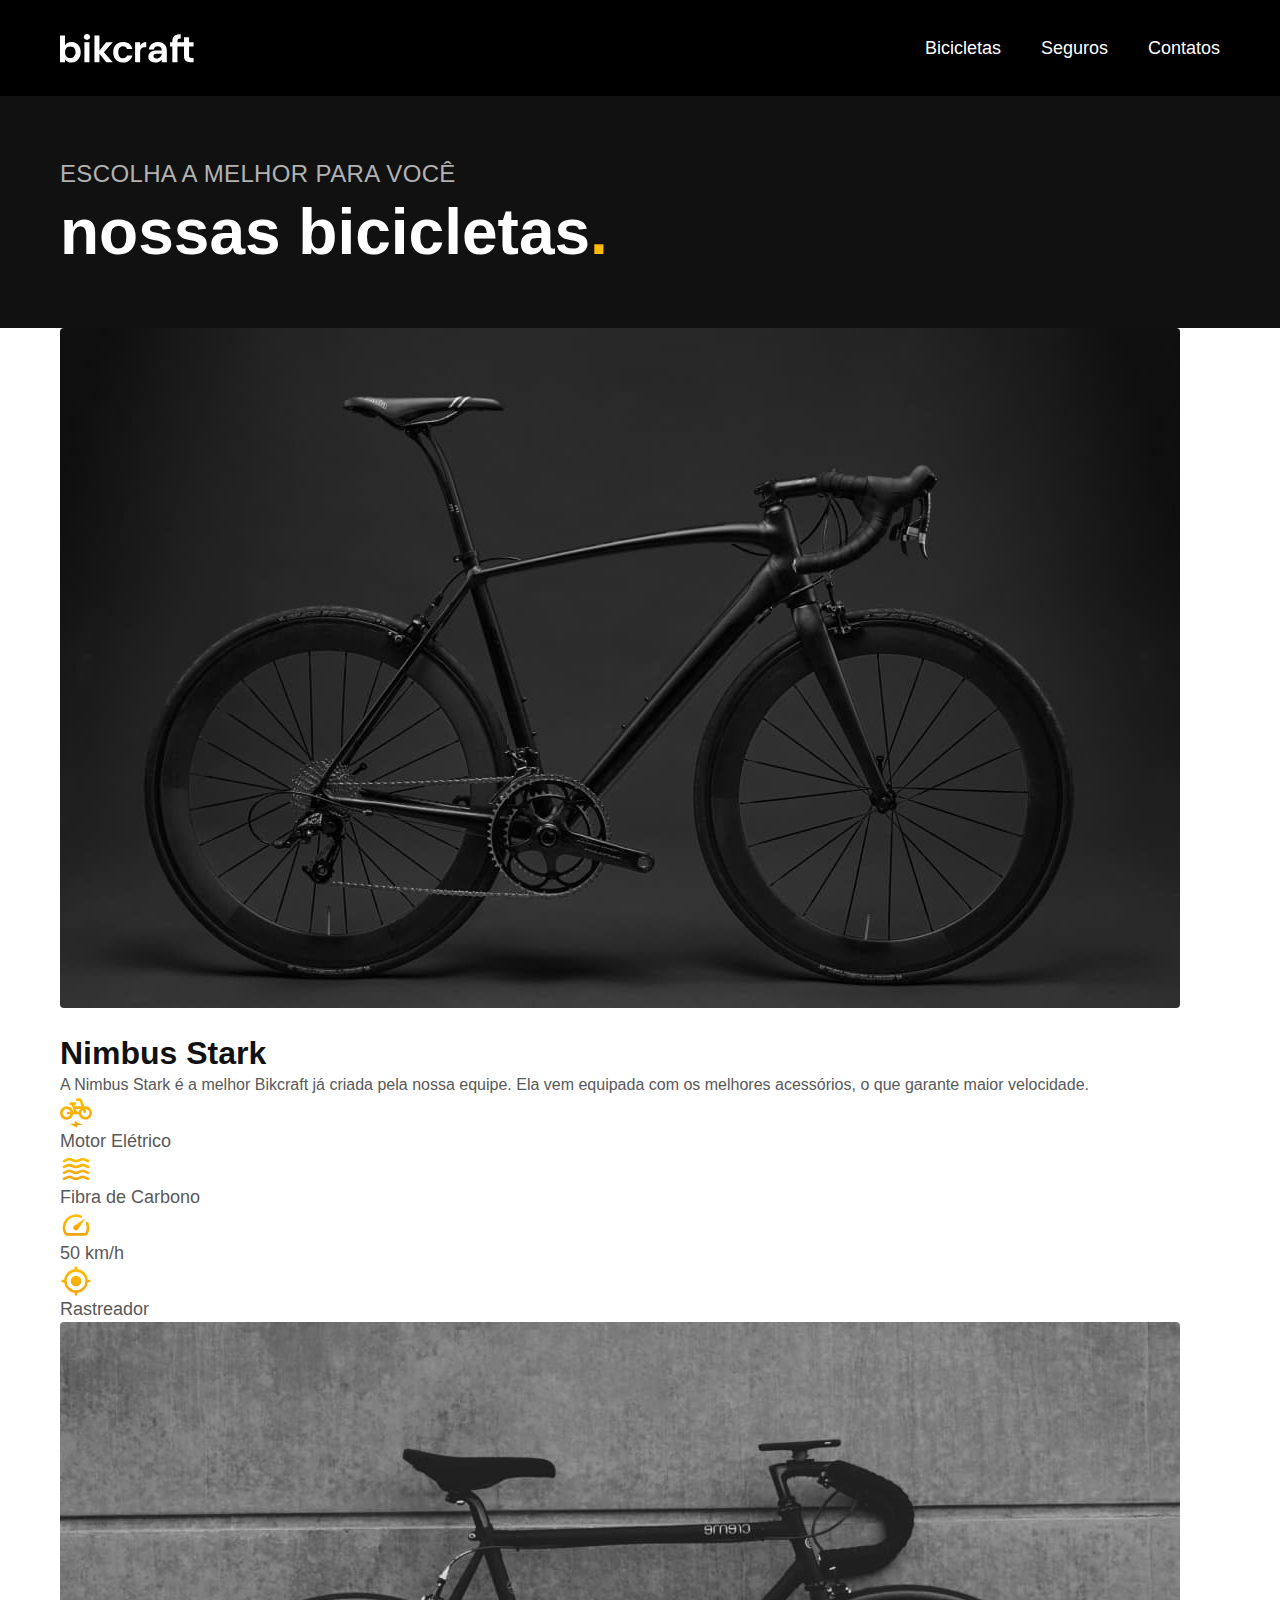
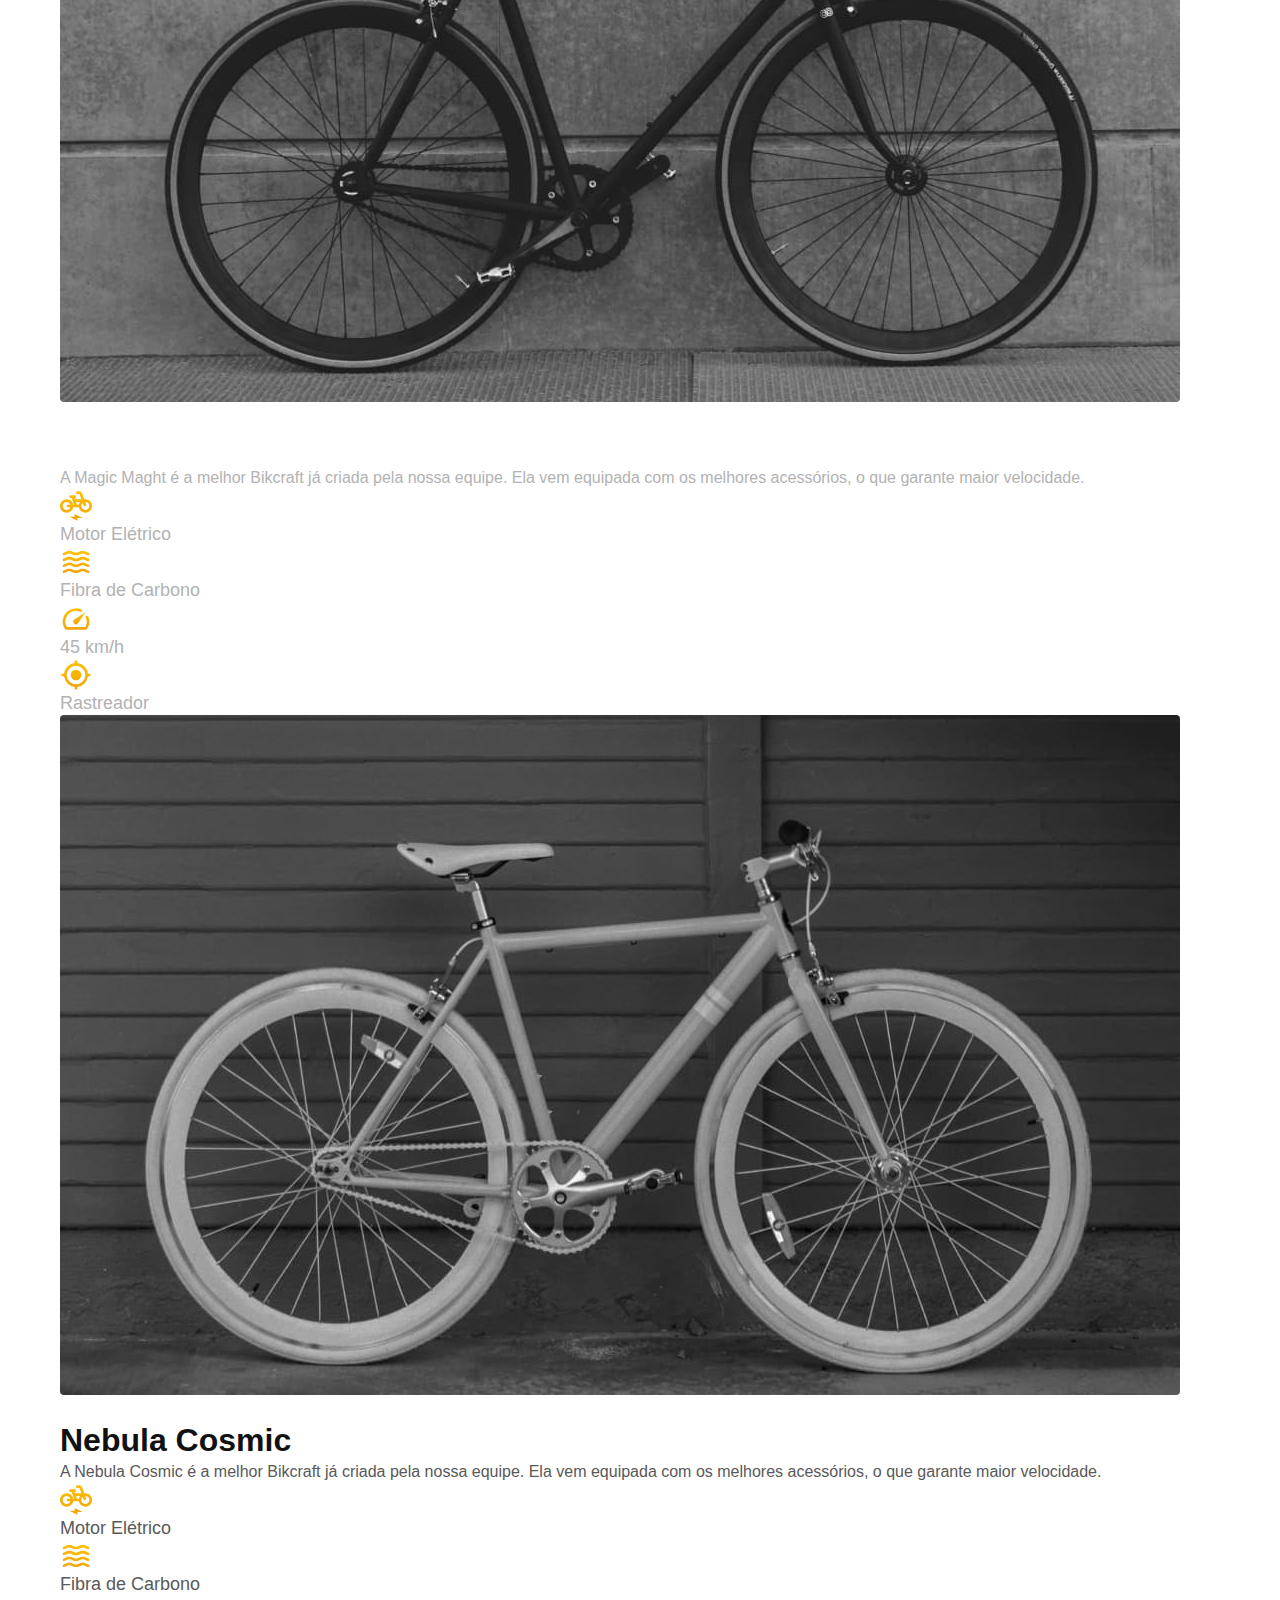
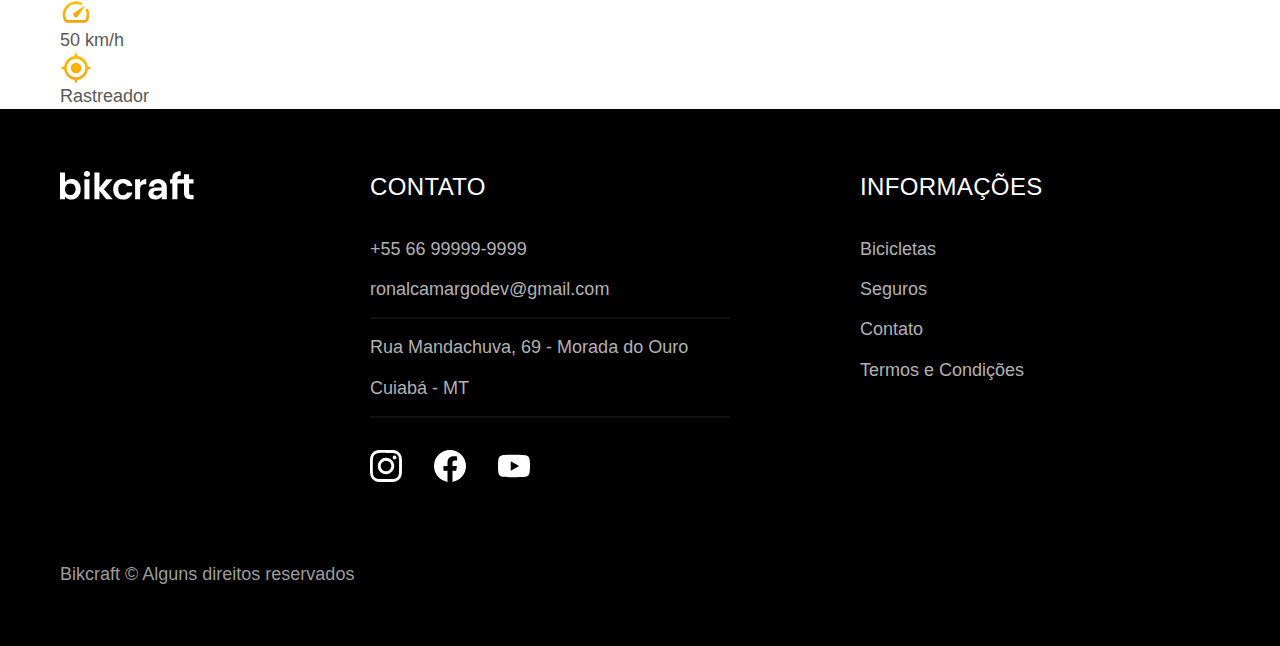
==== bicicletas.html @ df2ba526 "estrutura da página de bicletas" ====
<!DOCTYPE html>
<html lang="pt-br">

<head>
  <meta charset="UTF-8">
  <meta name="viewport" content="width=device-width, initial-scale=1.0">

  <title>Bicicletas | Bikcraft</title>
  <meta name="description" content="Termos e condições.">

  <link rel="stylesheet" href="./css/style.css">

  <!-- <link rel="preconnect" href="https://fonts.googleapis.com">
  <link rel="preconnect" href="https://fonts.gstatic.com" crossorigin>
  <link href="https://fonts.googleapis.com/css2?family=Poppins:wght@400;600&family=Roboto:wght@400;500&display=swap" rel="stylesheet"> -->
</head>

<body id="bicicletas">
  <header class="header-bg">
    <div class="header container">
      <a href="./">
        <img src="./img/bikcraft.svg" alt="Bikcraft">
      </a>

      <nav aria-label="primaria">
        <ul class="header-menu font-1-m cor-0">
          <li><a href="./bicicletas.html">Bicicletas</a></li>
          <li><a href="./seguros.html">Seguros</a></li>
          <li><a href="./contato.html">Contatos</a></li>
        </ul>
      </nav>
    </div>
  </header>

  <main>
    <div class="titulo-bg">
      <div class="titulo container">
        <p class="font-2-l-b cor-5">Escolha a melhor para você</p>
        <h1 class="font-1-xxl cor-0">nossas bicicletas<span class="cor-p1">.</span></h1>
      </div>
    </div>

    <div class="bicicletas-bg">
      <div class="bicicletas container">
        <div class="bicicletas-imagem">
          <img src="./img/bicicletas/nimbus.jpg" alt="Bicicleta preta">
          <span class="font-2-m cor-0">R$4999</span>
        </div>
        <div class="bicicletas-conteudo">
          <h2 class="font-1-xl">Nimbus Stark</h2>
          <p class="font-2-s cor-8">A Nimbus Stark é a melhor Bikcraft já criada pela nossa equipe. Ela vem equipada com os melhores acessórios, o que garante maior velocidade.</p>
          <ul class="font-1-m cor-8">
            <li>
              <img src="./img/icones/eletrica.svg" alt="">
              Motor Elétrico
            </li>
            <li>
              <img src="./img/icones/carbono.svg" alt="">
              Fibra de Carbono
            </li>
            <li>
              <img src="./img/icones/velocidade.svg" alt="">
              50 km/h
            </li>
            <li>
              <img src="./img/icones/rastreador.svg" alt="">
              Rastreador
            </li>

          </ul>
        </div>
      </div>
    </div>

    <div class="bicicletas-bg">
      <div class="bicicletas container">
        <div class="bicicletas-imagem">
          <img src="./img/bicicletas/magic.jpg" alt="Bicicleta preta">
          <span class="font-2-m cor-0">R$2499</span>
        </div>
        <div class="bicicletas-conteudo">
          <h2 class="font-1-xl cor-0">Magic Maght</h2>
          <p class="font-2-s cor-5">A Magic Maght é a melhor Bikcraft já criada pela nossa equipe. Ela vem equipada com os melhores acessórios, o que garante maior velocidade.</p>
          <ul class="font-1-m cor-5">
            <li>
              <img src="./img/icones/eletrica.svg" alt="">
              Motor Elétrico
            </li>
            <li>
              <img src="./img/icones/carbono.svg" alt="">
              Fibra de Carbono
            </li>
            <li>
              <img src="./img/icones/velocidade.svg" alt="">
              45 km/h
            </li>
            <li>
              <img src="./img/icones/rastreador.svg" alt="">
              Rastreador
            </li>

          </ul>
        </div>
      </div>
    </div>

    <div class="bicicletas-bg">
      <div class="bicicletas container">
        <div class="bicicletas-imagem">
          <img src="./img/bicicletas/nebula.jpg" alt="Bicicleta preta">
          <span class="font-2-m cor-0">R$3999</span>
        </div>
        <div class="bicicletas-conteudo">
          <h2 class="font-1-xl">Nebula Cosmic</h2>
          <p class="font-2-s cor-8">A Nebula Cosmic é a melhor Bikcraft já criada pela nossa equipe. Ela vem equipada com os melhores acessórios, o que garante maior velocidade.</p>
          <ul class="font-1-m cor-8">
            <li>
              <img src="./img/icones/eletrica.svg" alt="">
              Motor Elétrico
            </li>
            <li>
              <img src="./img/icones/carbono.svg" alt="">
              Fibra de Carbono
            </li>
            <li>
              <img src="./img/icones/velocidade.svg" alt="">
              50 km/h
            </li>
            <li>
              <img src="./img/icones/rastreador.svg" alt="">
              Rastreador
            </li>

          </ul>
        </div>
      </div>
    </div>
  </main>

  <footer class="footer-bg">
    <div class="footer container">
      <img src="./img/bikcraft.svg" alt="Bikcraft">
      <div class="footer-contato">
        <h3 class="font-2-l-b cor-0">Contato</h3>
        <ul class="font-2-m cor-5">
          <li><a href="tel: +5566999999999">+55 66 99999-9999</a></li>
          <li><a href="mailto:ronalcamargodev@gmail.com">ronalcamargodev@gmail.com</a></li>
          <li>Rua Mandachuva, 69 - Morada do Ouro</li>
          <li>Cuiabá - MT</li>
        </ul>
        <div class="footer-redes">
          <a href="./">
            <img src="./img/redes/instagram.svg" alt="Instagram">
          </a>
          <a href="./">
            <img src="./img/redes/facebook.svg" alt="Facebook">
          </a>
          <a href="./">
            <img src="./img/redes/youtube.svg" alt="Youtube">
          </a>
        </div>
      </div>
      <div class="footer-informacoes">
        <h3 class="font-2-l-b cor-0">Informações</h3>
        <nav>
          <ul class="font-1-m cor-5">
            <li><a href="./bicicletas.html">Bicicletas</a></li>
            <li><a href="./seguros.html">Seguros</a></li>
            <li><a href="./contato.html">Contato</a></li>
            <li><a href="./termos.html">Termos e Condições</a></li>
          </ul>
        </nav>
      </div>
      <p class="footer-copy font-2-m cor-6">Bikcraft © Alguns direitos reservados</p>
    </div>
  </footer>
</body>

</html>
---- css/style.css ----
@import "./global/global.css";
@import "./utilidades/tipografia.css";
@import "./utilidades/cores.css";

@import "./global/header.css";
@import "./global/footer.css";

/* Utilidades */
@import "./utilidades/componentes.css";

/* Home */
@import "./home/introducao.css";
@import "./home/tecnologia.css";
@import "./home/parceiros.css";
@import "./home/depoimento.css";

/* Bicicletas */
@import "./bicicletas/bicicletas-lista.css";
@import "./bicicletas/bicicletas.css";

/* Seguros */
@import "./seguros/seguros.css";

/* Termos */
@import ".//termos/termos.css";
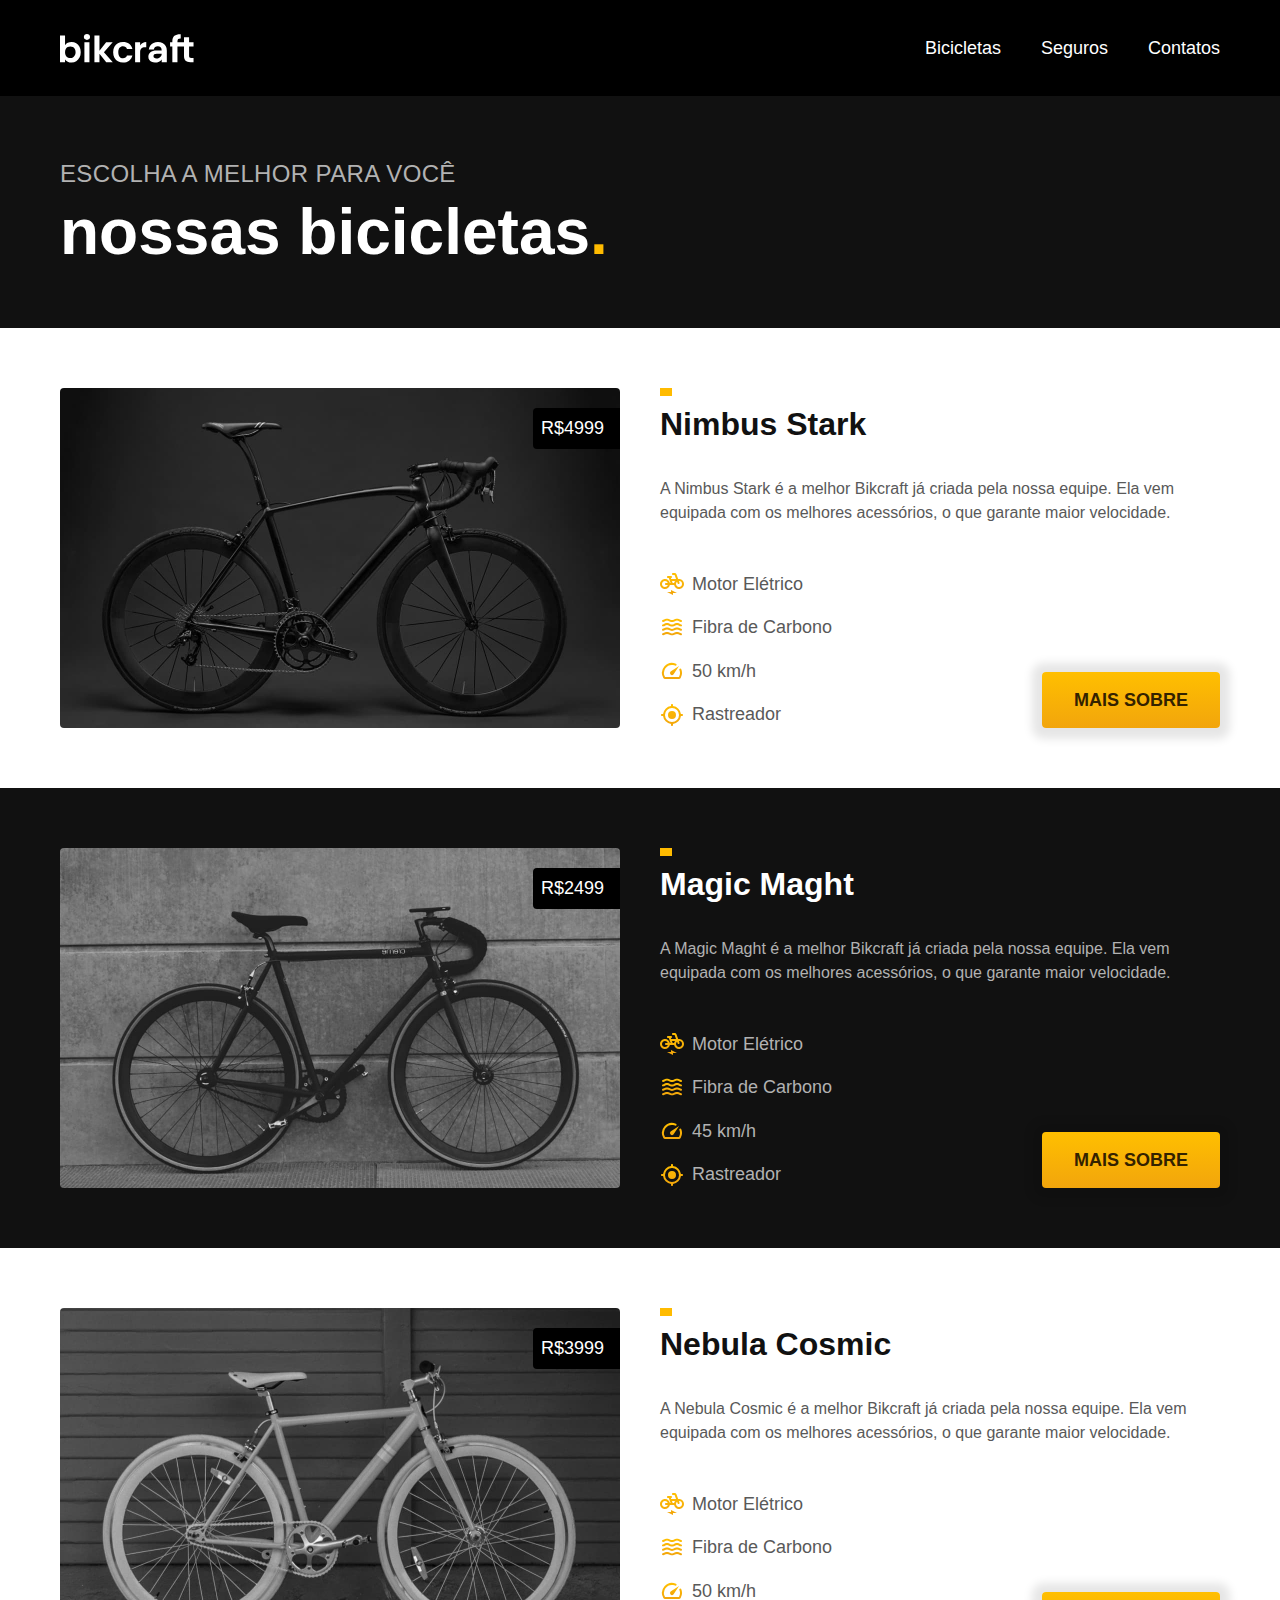
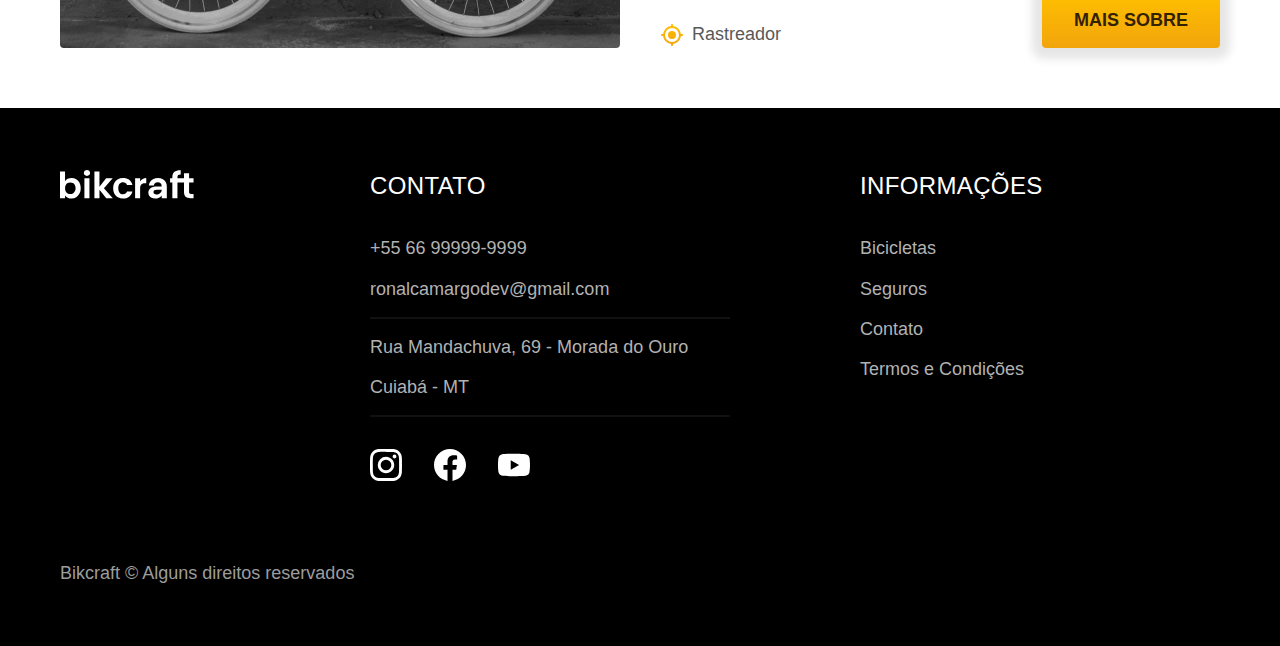
==== commit a5b95248: "estilizando página de bicicletas" ====
--- a/bicicletas.html
+++ b/bicicletas.html
@@ -40,37 +40,37 @@
       </div>
     </div>
 
-    <div class="bicicletas-bg">
-      <div class="bicicletas container">
-        <div class="bicicletas-imagem">
-          <img src="./img/bicicletas/nimbus.jpg" alt="Bicicleta preta">
-          <span class="font-2-m cor-0">R$4999</span>
-        </div>
-        <div class="bicicletas-conteudo">
-          <h2 class="font-1-xl">Nimbus Stark</h2>
-          <p class="font-2-s cor-8">A Nimbus Stark é a melhor Bikcraft já criada pela nossa equipe. Ela vem equipada com os melhores acessórios, o que garante maior velocidade.</p>
-          <ul class="font-1-m cor-8">
-            <li>
-              <img src="./img/icones/eletrica.svg" alt="">
-              Motor Elétrico
-            </li>
-            <li>
-              <img src="./img/icones/carbono.svg" alt="">
-              Fibra de Carbono
-            </li>
-            <li>
-              <img src="./img/icones/velocidade.svg" alt="">
-              50 km/h
-            </li>
-            <li>
-              <img src="./img/icones/rastreador.svg" alt="">
-              Rastreador
-            </li>
 
-          </ul>
-        </div>
+    <div class="bicicletas container">
+      <div class="bicicletas-imagem">
+        <img src="./img/bicicletas/nimbus.jpg" alt="Bicicleta preta">
+        <span class="font-2-m cor-0">R$4999</span>
+      </div>
+      <div class="bicicletas-conteudo">
+        <h2 class="font-1-xl">Nimbus Stark</h2>
+        <p class="font-2-s cor-8">A Nimbus Stark é a melhor Bikcraft já criada pela nossa equipe. Ela vem equipada com os melhores acessórios, o que garante maior velocidade.</p>
+        <ul class="font-1-m cor-8">
+          <li>
+            <img src="./img/icones/eletrica.svg" alt="">
+            Motor Elétrico
+          </li>
+          <li>
+            <img src="./img/icones/carbono.svg" alt="">
+            Fibra de Carbono
+          </li>
+          <li>
+            <img src="./img/icones/velocidade.svg" alt="">
+            50 km/h
+          </li>
+          <li>
+            <img src="./img/icones/rastreador.svg" alt="">
+            Rastreador
+          </li>
+        </ul>
+        <a class="botao seta" href="./bicicletas/nimbus.html">Mais Sobre</a>
       </div>
     </div>
+
 
     <div class="bicicletas-bg">
       <div class="bicicletas container">
@@ -98,43 +98,43 @@
               <img src="./img/icones/rastreador.svg" alt="">
               Rastreador
             </li>
-
           </ul>
+          <a class="botao seta" href="./bicicletas/magic.html">Mais Sobre</a>
         </div>
       </div>
     </div>
 
-    <div class="bicicletas-bg">
-      <div class="bicicletas container">
-        <div class="bicicletas-imagem">
-          <img src="./img/bicicletas/nebula.jpg" alt="Bicicleta preta">
-          <span class="font-2-m cor-0">R$3999</span>
-        </div>
-        <div class="bicicletas-conteudo">
-          <h2 class="font-1-xl">Nebula Cosmic</h2>
-          <p class="font-2-s cor-8">A Nebula Cosmic é a melhor Bikcraft já criada pela nossa equipe. Ela vem equipada com os melhores acessórios, o que garante maior velocidade.</p>
-          <ul class="font-1-m cor-8">
-            <li>
-              <img src="./img/icones/eletrica.svg" alt="">
-              Motor Elétrico
-            </li>
-            <li>
-              <img src="./img/icones/carbono.svg" alt="">
-              Fibra de Carbono
-            </li>
-            <li>
-              <img src="./img/icones/velocidade.svg" alt="">
-              50 km/h
-            </li>
-            <li>
-              <img src="./img/icones/rastreador.svg" alt="">
-              Rastreador
-            </li>
 
-          </ul>
-        </div>
+    <div class="bicicletas container">
+      <div class="bicicletas-imagem">
+        <img src="./img/bicicletas/nebula.jpg" alt="Bicicleta preta">
+        <span class="font-2-m cor-0">R$3999</span>
+      </div>
+      <div class="bicicletas-conteudo">
+        <h2 class="font-1-xl">Nebula Cosmic</h2>
+        <p class="font-2-s cor-8">A Nebula Cosmic é a melhor Bikcraft já criada pela nossa equipe. Ela vem equipada com os melhores acessórios, o que garante maior velocidade.</p>
+        <ul class="font-1-m cor-8">
+          <li>
+            <img src="./img/icones/eletrica.svg" alt="">
+            Motor Elétrico
+          </li>
+          <li>
+            <img src="./img/icones/carbono.svg" alt="">
+            Fibra de Carbono
+          </li>
+          <li>
+            <img src="./img/icones/velocidade.svg" alt="">
+            50 km/h
+          </li>
+          <li>
+            <img src="./img/icones/rastreador.svg" alt="">
+            Rastreador
+          </li>
+        </ul>
+        <a class="botao seta" href="./bicicletas/nebula.html">Mais Sobre</a>
       </div>
     </div>
+
   </main>
 
   <footer class="footer-bg">
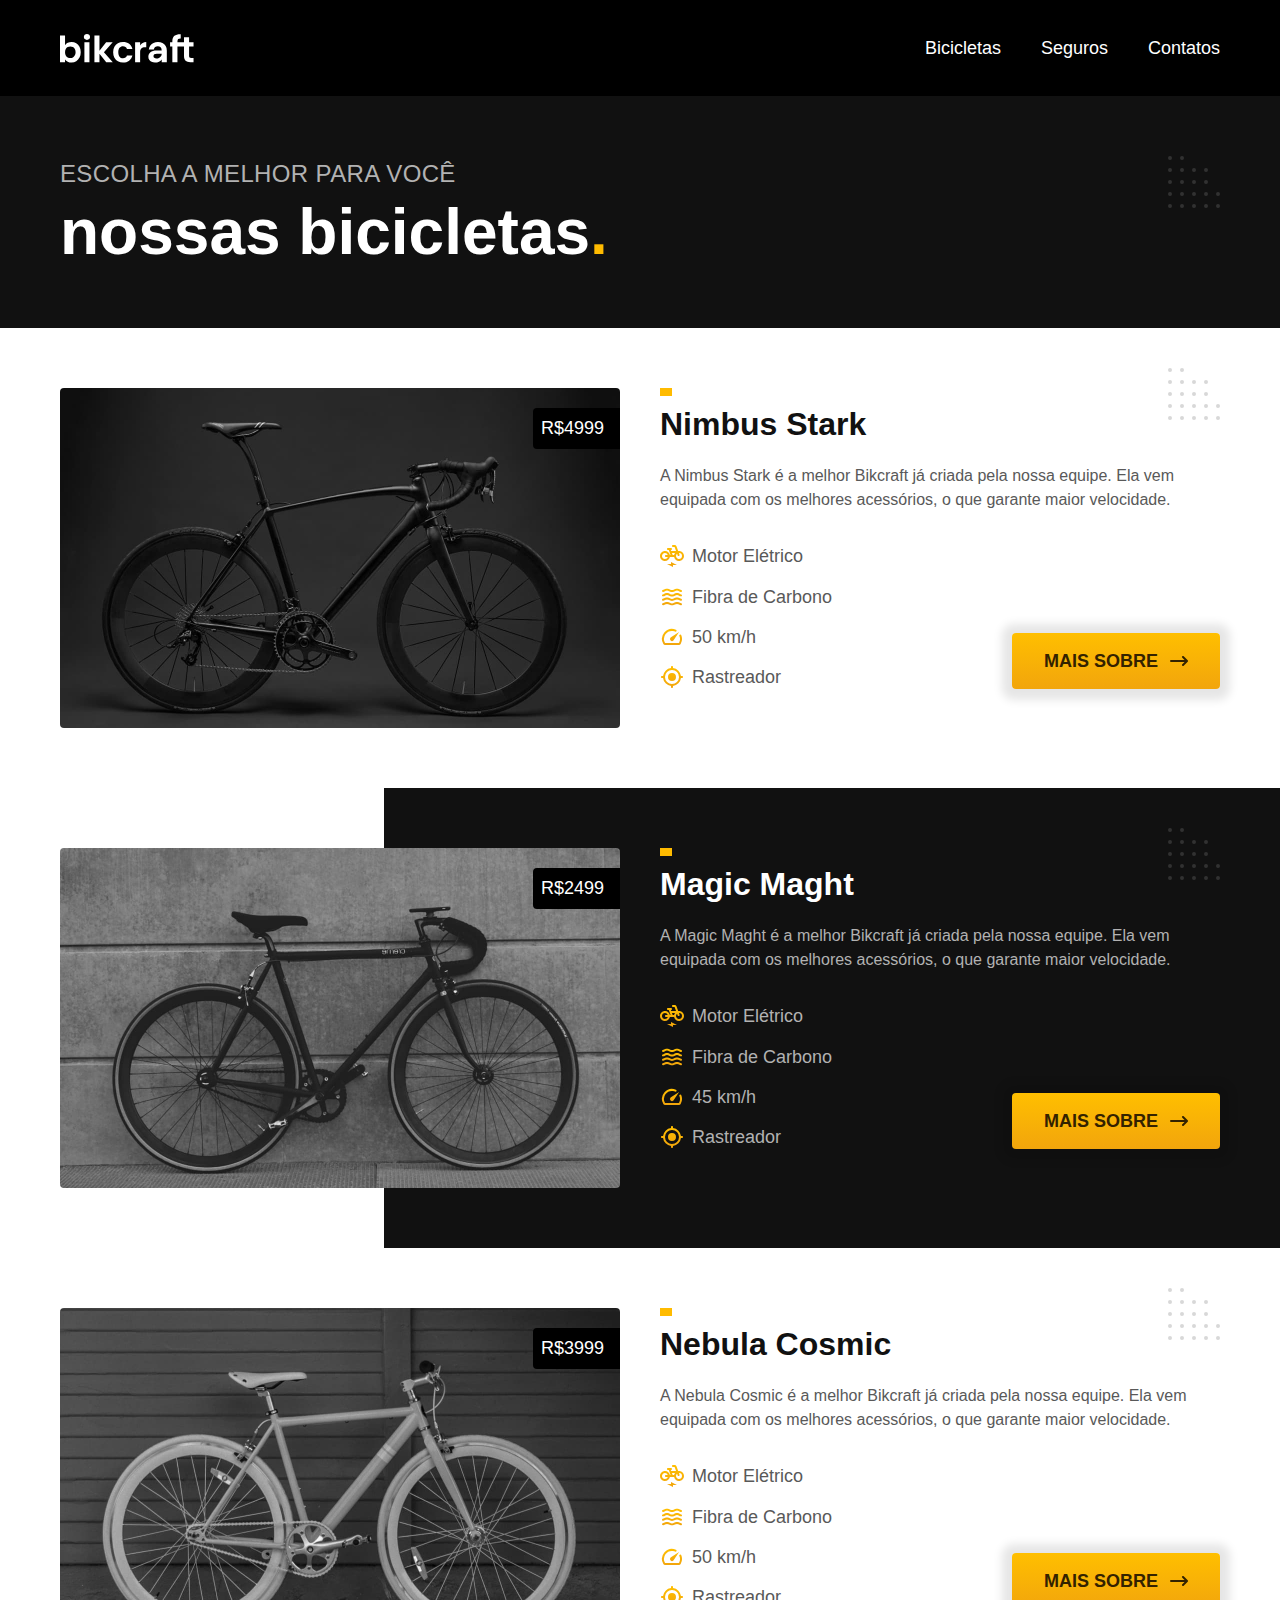
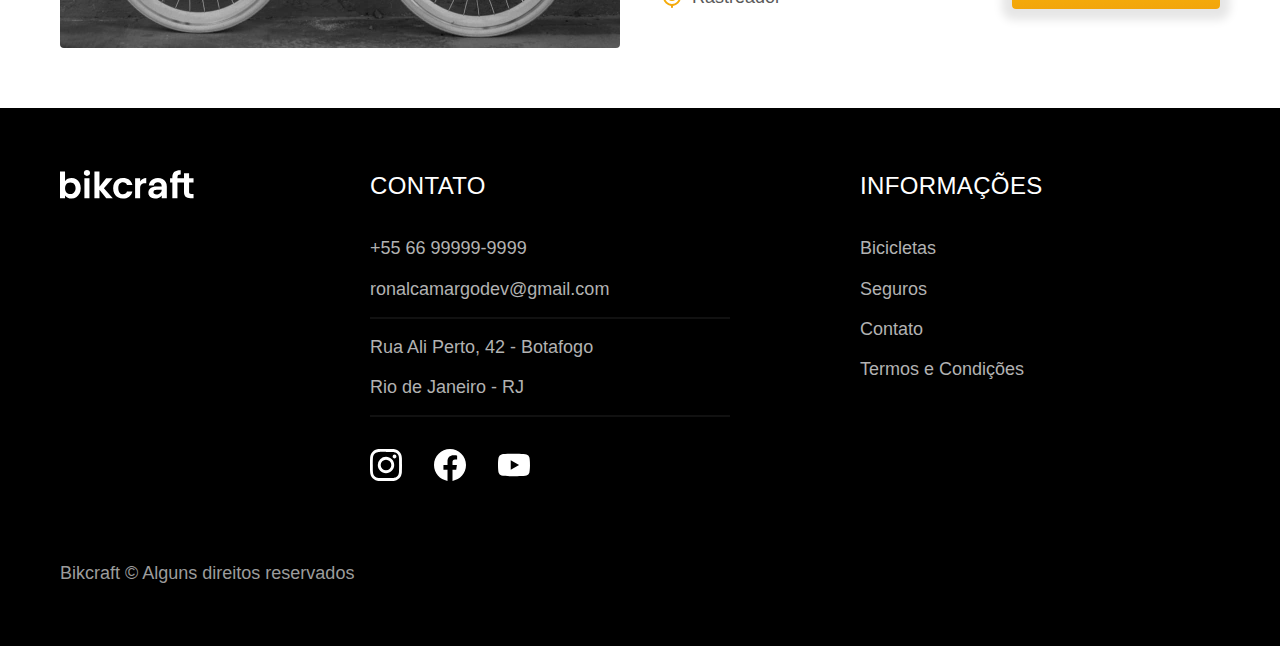
==== commit 528134e7: "fazendo otimizações nas páginas" ====
--- a/bicicletas.html
+++ b/bicicletas.html
@@ -8,6 +8,7 @@
   <title>Bicicletas | Bikcraft</title>
   <meta name="description" content="Termos e condições.">
 
+  <link rel="preload" href="css/style.css" as="style">
   <link rel="stylesheet" href="./css/style.css">
 
   <!-- <link rel="preconnect" href="https://fonts.googleapis.com">
@@ -19,7 +20,7 @@
   <header class="header-bg">
     <div class="header container">
       <a href="./">
-        <img src="./img/bikcraft.svg" alt="Bikcraft">
+        <img src="./img/bikcraft.svg" width="136" height="32" alt="Bikcraft">
       </a>
 
       <nav aria-label="primaria">
@@ -43,7 +44,7 @@
 
     <div class="bicicletas container">
       <div class="bicicletas-imagem">
-        <img src="./img/bicicletas/nimbus.jpg" alt="Bicicleta preta">
+        <img src="./img/bicicletas/nimbus.jpg" width="1120" height="680" alt="Bicicleta preta">
         <span class="font-2-m cor-0">R$4999</span>
       </div>
       <div class="bicicletas-conteudo">
@@ -51,19 +52,19 @@
         <p class="font-2-s cor-8">A Nimbus Stark é a melhor Bikcraft já criada pela nossa equipe. Ela vem equipada com os melhores acessórios, o que garante maior velocidade.</p>
         <ul class="font-1-m cor-8">
           <li>
-            <img src="./img/icones/eletrica.svg" alt="">
+            <img src="./img/icones/eletrica.svg" width="24" height="24" alt="">
             Motor Elétrico
           </li>
           <li>
-            <img src="./img/icones/carbono.svg" alt="">
+            <img src="./img/icones/carbono.svg" width="24" height="24" alt="">
             Fibra de Carbono
           </li>
           <li>
-            <img src="./img/icones/velocidade.svg" alt="">
+            <img src="./img/icones/velocidade.svg" width="24" height="24" alt="">
             50 km/h
           </li>
           <li>
-            <img src="./img/icones/rastreador.svg" alt="">
+            <img src="./img/icones/rastreador.svg" width="24" height="24" alt="">
             Rastreador
           </li>
         </ul>
@@ -75,7 +76,7 @@
     <div class="bicicletas-bg">
       <div class="bicicletas container">
         <div class="bicicletas-imagem">
-          <img src="./img/bicicletas/magic.jpg" alt="Bicicleta preta">
+          <img src="./img/bicicletas/magic.jpg" width="1120" height="680" alt="Bicicleta preta">
           <span class="font-2-m cor-0">R$2499</span>
         </div>
         <div class="bicicletas-conteudo">
@@ -83,19 +84,19 @@
           <p class="font-2-s cor-5">A Magic Maght é a melhor Bikcraft já criada pela nossa equipe. Ela vem equipada com os melhores acessórios, o que garante maior velocidade.</p>
           <ul class="font-1-m cor-5">
             <li>
-              <img src="./img/icones/eletrica.svg" alt="">
+              <img src="./img/icones/eletrica.svg" width="24" height="24" alt="">
               Motor Elétrico
             </li>
             <li>
-              <img src="./img/icones/carbono.svg" alt="">
+              <img src="./img/icones/carbono.svg" width="24" height="24" alt="">
               Fibra de Carbono
             </li>
             <li>
-              <img src="./img/icones/velocidade.svg" alt="">
+              <img src="./img/icones/velocidade.svg" width="24" height="24" alt="">
               45 km/h
             </li>
             <li>
-              <img src="./img/icones/rastreador.svg" alt="">
+              <img src="./img/icones/rastreador.svg" width="24" height="24" alt="">
               Rastreador
             </li>
           </ul>
@@ -107,7 +108,7 @@
 
     <div class="bicicletas container">
       <div class="bicicletas-imagem">
-        <img src="./img/bicicletas/nebula.jpg" alt="Bicicleta preta">
+        <img src="./img/bicicletas/nebula.jpg" width="1120" height="680" alt="Bicicleta preta">
         <span class="font-2-m cor-0">R$3999</span>
       </div>
       <div class="bicicletas-conteudo">
@@ -115,48 +116,47 @@
         <p class="font-2-s cor-8">A Nebula Cosmic é a melhor Bikcraft já criada pela nossa equipe. Ela vem equipada com os melhores acessórios, o que garante maior velocidade.</p>
         <ul class="font-1-m cor-8">
           <li>
-            <img src="./img/icones/eletrica.svg" alt="">
+            <img src="./img/icones/eletrica.svg" width="24" height="24" alt="">
             Motor Elétrico
           </li>
           <li>
-            <img src="./img/icones/carbono.svg" alt="">
+            <img src="./img/icones/carbono.svg" width="24" height="24" alt="">
             Fibra de Carbono
           </li>
           <li>
-            <img src="./img/icones/velocidade.svg" alt="">
+            <img src="./img/icones/velocidade.svg" width="24" height="24" alt="">
             50 km/h
           </li>
           <li>
-            <img src="./img/icones/rastreador.svg" alt="">
+            <img src="./img/icones/rastreador.svg" width="24" height="24" alt="">
             Rastreador
           </li>
         </ul>
         <a class="botao seta" href="./bicicletas/nebula.html">Mais Sobre</a>
       </div>
     </div>
-
   </main>
 
   <footer class="footer-bg">
     <div class="footer container">
-      <img src="./img/bikcraft.svg" alt="Bikcraft">
+      <img src="./img/bikcraft.svg" width="136" height="32" alt="Bikcraft">
       <div class="footer-contato">
         <h3 class="font-2-l-b cor-0">Contato</h3>
         <ul class="font-2-m cor-5">
           <li><a href="tel: +5566999999999">+55 66 99999-9999</a></li>
           <li><a href="mailto:ronalcamargodev@gmail.com">ronalcamargodev@gmail.com</a></li>
-          <li>Rua Mandachuva, 69 - Morada do Ouro</li>
-          <li>Cuiabá - MT</li>
+          <li>Rua Ali Perto, 42 - Botafogo</li>
+          <li>Rio de Janeiro - RJ</li>
         </ul>
         <div class="footer-redes">
           <a href="./">
-            <img src="./img/redes/instagram.svg" alt="Instagram">
+            <img src="./img/redes/instagram.svg" width="32" height="32" alt="Instagram">
           </a>
           <a href="./">
-            <img src="./img/redes/facebook.svg" alt="Facebook">
+            <img src="./img/redes/facebook.svg" width="32" height="32" alt="Facebook">
           </a>
           <a href="./">
-            <img src="./img/redes/youtube.svg" alt="Youtube">
+            <img src="./img/redes/youtube.svg" width="32" height="32" alt="Youtube">
           </a>
         </div>
       </div>
--- a/css/style.css
+++ b/css/style.css
@@ -7,6 +7,7 @@
 
 /* Utilidades */
 @import "./utilidades/componentes.css";
+@import "./utilidades/formulario.css";
 
 /* Home */
 @import "./home/introducao.css";
@@ -18,8 +19,21 @@
 @import "./bicicletas/bicicletas-lista.css";
 @import "./bicicletas/bicicletas.css";
 
+/* Bicicleta */
+@import "./bicicleta/bicicleta.css";
+@import "./bicicleta/seguro.css";
+
 /* Seguros */
 @import "./seguros/seguros.css";
+@import "./seguros/perguntas.css";
+@import "./seguros/vantagens.css";
+
+/* Contato */
+@import "./contato/contato.css";
+@import "./contato/lojas.css";
+
+/* Orcamento */
+@import "./orcamento/orcamento.css";
 
 /* Termos */
-@import ".//termos/termos.css";
+@import "./termos/termos.css";
--- a/css/style.css
+++ b/css/style.css
@@ -7,6 +7,7 @@
 
 /* Utilidades */
 @import "./utilidades/componentes.css";
+@import "./utilidades/formulario.css";
 
 /* Home */
 @import "./home/introducao.css";
@@ -18,8 +19,21 @@
 @import "./bicicletas/bicicletas-lista.css";
 @import "./bicicletas/bicicletas.css";
 
+/* Bicicleta */
+@import "./bicicleta/bicicleta.css";
+@import "./bicicleta/seguro.css";
+
 /* Seguros */
 @import "./seguros/seguros.css";
+@import "./seguros/perguntas.css";
+@import "./seguros/vantagens.css";
+
+/* Contato */
+@import "./contato/contato.css";
+@import "./contato/lojas.css";
+
+/* Orcamento */
+@import "./orcamento/orcamento.css";
 
 /* Termos */
-@import ".//termos/termos.css";
+@import "./termos/termos.css";
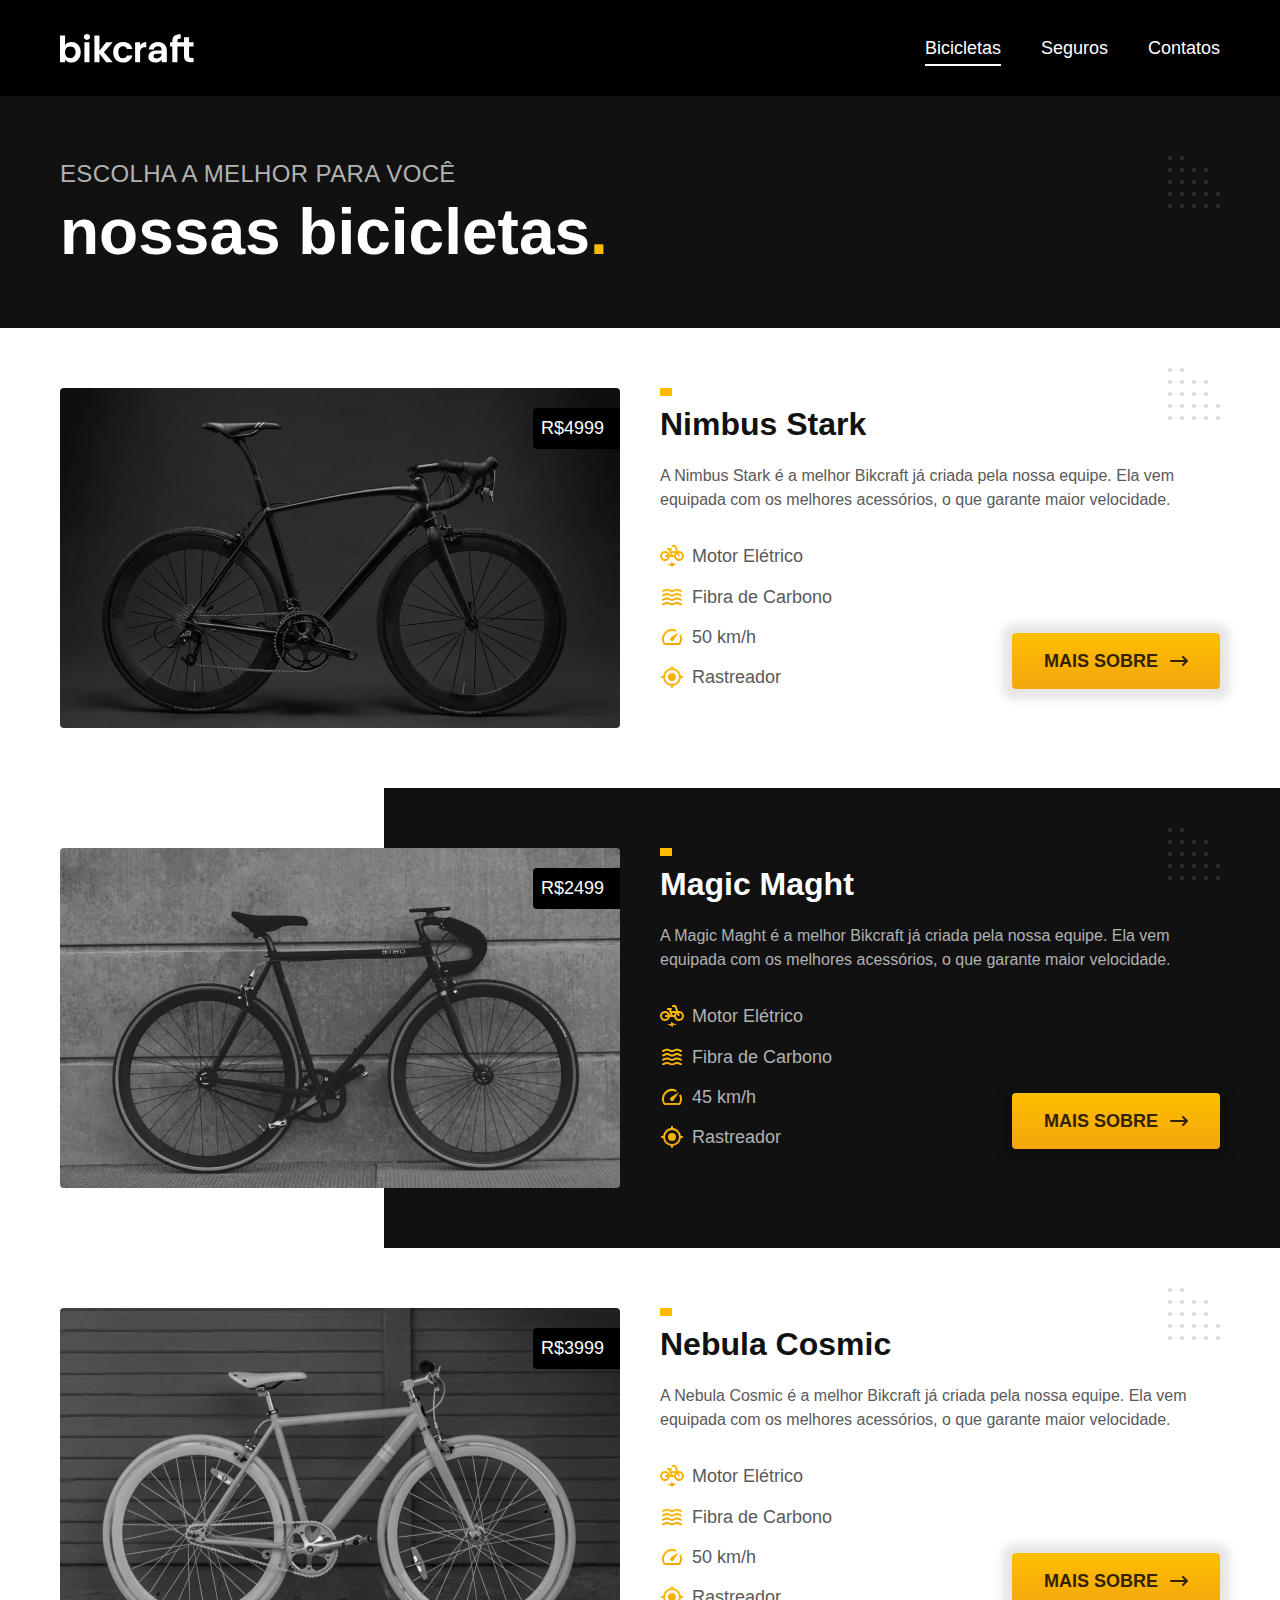
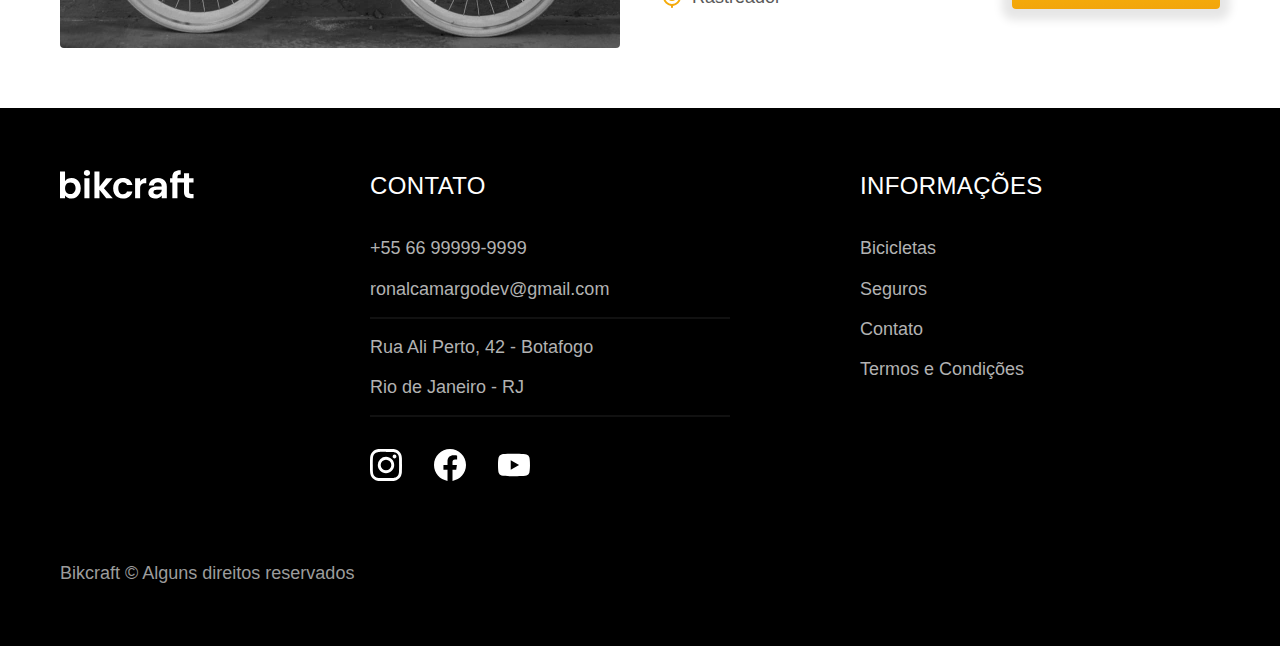
==== commit 32545bf4: "adidionando javascript nas páginas efeitos mostrar/guardar" ====
--- a/bicicletas.html
+++ b/bicicletas.html
@@ -174,6 +174,8 @@
       <p class="footer-copy font-2-m cor-6">Bikcraft © Alguns direitos reservados</p>
     </div>
   </footer>
+
+  <script src="./js/script.js"></script>
 </body>
 
 </html>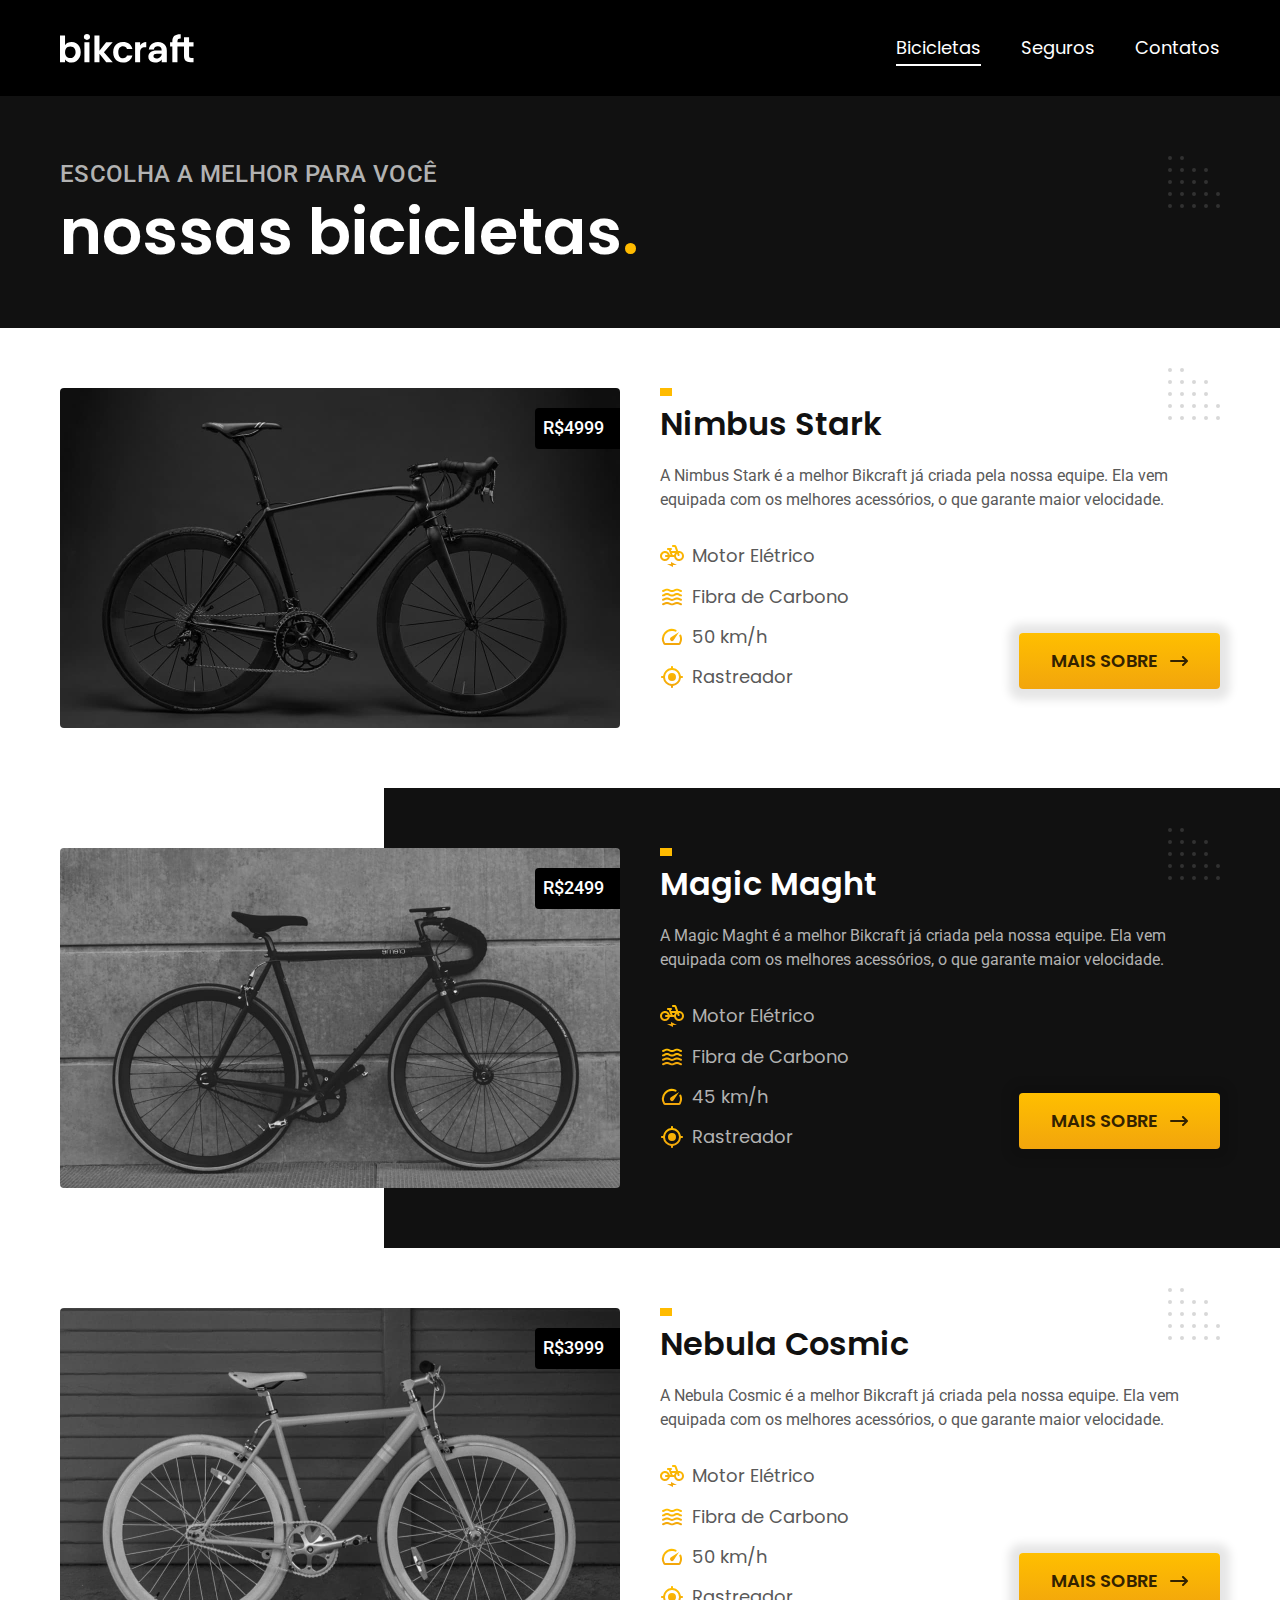
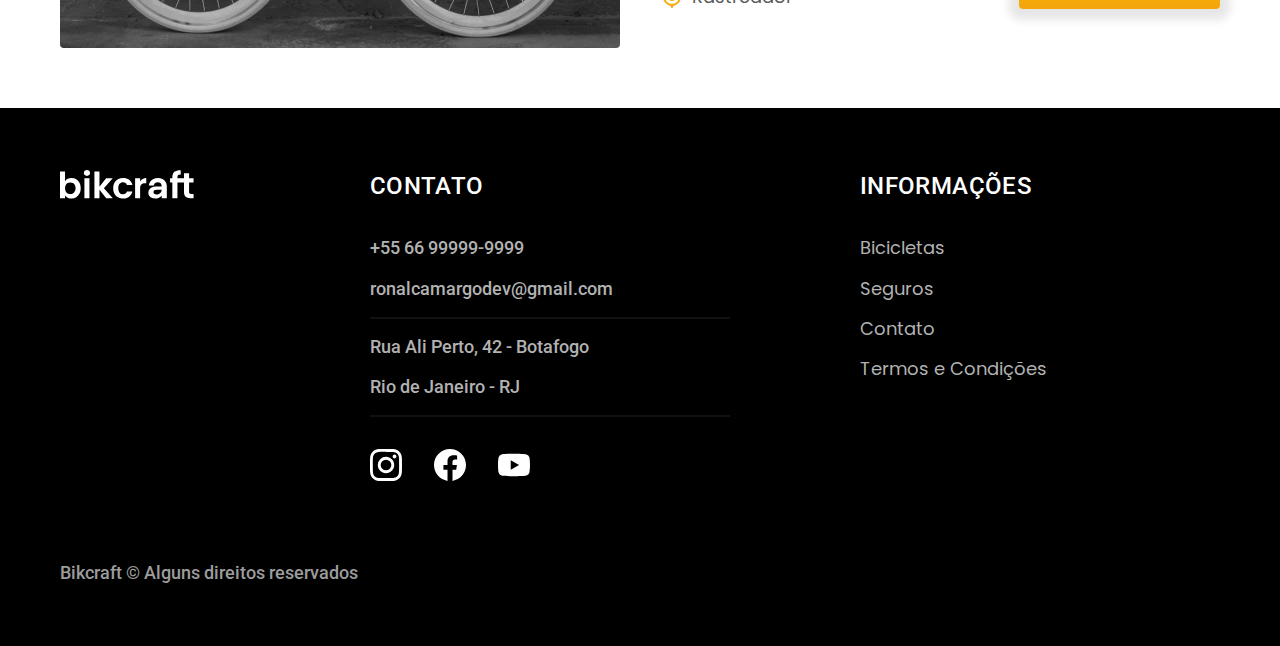
==== commit 23a3517a: "otimizado para producao" ====
--- a/bicicletas.html
+++ b/bicicletas.html
@@ -8,12 +8,16 @@
   <title>Bicicletas | Bikcraft</title>
   <meta name="description" content="Termos e condições.">
 
-  <link rel="preload" href="css/style.css" as="style">
-  <link rel="stylesheet" href="./css/style.css">
+  <link rel="icon" href="./favicon.svg" type="image/svg+xml">
+  <link rel="preload" href="./css/style.min.css" as="style">
+  <link rel="stylesheet" href="./css/style.min.css">
 
-  <!-- <link rel="preconnect" href="https://fonts.googleapis.com">
+  <script>document.documentElement.classList.add('js');</script>
+
+  <link rel="preconnect" href="https://fonts.googleapis.com">
   <link rel="preconnect" href="https://fonts.gstatic.com" crossorigin>
-  <link href="https://fonts.googleapis.com/css2?family=Poppins:wght@400;600&family=Roboto:wght@400;500&display=swap" rel="stylesheet"> -->
+  <link href="https://fonts.googleapis.com/css2? família=Merriweather:ital,wght@1.900&family=Poppins:wght@400;600&family=Roboto:wght@400;500&display=swap" rel="stylesheet">
+
 </head>
 
 <body id="bicicletas">
--- a/css/style.min.css
+++ b/css/style.min.css
@@ -0,0 +1 @@
+body{margin:0;font-family:Arial,Helvetica,sans-serif;color:#111}blockquote,dd,h1,h2,h3,h4,p,ul{margin:0}ul{padding:0;list-style:none}a{text-decoration:none;color:inherit}img{max-width:100%;height:auto;display:block}img[src$=".jpg"]{border-radius:4px}.font-1-xs{font:400 0.75rem/1.35 Poppins,sans-serif}.font-2-xs{font:400 0.875rem/1.43 Roboto,sans-serif}.font-1-s{font:400 1rem/1.5 Poppins,sans-serif}.font-2-s{font:400 1rem/1.5 Roboto,sans-serif}.font-1-m,.font-1-m-b{font:400 1.125rem/1.35 Poppins,sans-serif}.font-1-m-b{font-weight:600}.font-2-m{font:500 1.125rem/1.35 Roboto,sans-serif}.font-1-l{font:400 1.5rem/1.5 Poppins,sans-serif}.font-2-l,.font-2-l-b{font:400 1.5rem/1.5 Roboto,sans-serif}.font-2-l-b{font-weight:500;letter-spacing:.015em;text-transform:uppercase}.font-1-xl{font:600 2rem/1.25 Poppins,sans-serif}.font-2-xl{font:500 2rem/1.25 Roboto,sans-serif}.font-1-xxl{font:600 4rem/1.125 Poppins,sans-serif}@media (max-width:1200px){.font-1-xxl{font-size:3rem}.font-2-l,.font-2-l-b{font-size:1.125rem}}@media (max-width:800px){.font-1-xxl{font-size:2rem}.font-1-xl,.font-2-xl{font-size:1.5rem}}:root{--cor-0:#ffffff;--cor-1:#f7f7f7;--cor-2:#ededed;--cor-3:#dedede;--cor-4:#cccccc;--cor-5:#b2b2b2;--cor-6:#9c9c9c;--cor-7:#717171;--cor-8:#595959;--cor-9:#404040;--cor-10:#2e2e2e;--cor-11:#111111;--cor-12:#000000;--cor-p1:#ffbb00;--cor-p2:#e4a30b;--cor-p3:#a66f00;--cor-p4:#664400;--cor-p5:#332200}.cor-0{color:var(--cor-0)}.cor-1{color:var(--cor-1)}.cor-2{color:var(--cor-2)}.cor-3{color:var(--cor-3)}.cor-4{color:var(--cor-4)}.cor-5{color:var(--cor-5)}.cor-6{color:var(--cor-6)}.cor-7{color:var(--cor-7)}.cor-8{color:var(--cor-8)}.cor-9{color:var(--cor-9)}.cor-10{color:var(--cor-10)}.cor-11{color:var(--cor-11)}.cor-12{color:var(--cor-12)}.cor-p1{color:var(--cor-p1)}.cor-p2{color:var(--cor-p2)}.cor-p3{color:var(--cor-p3)}.cor-p4{color:var(--cor-p4)}.cor-p5{color:var(--cor-p5)}.js .fadeInDown{transform:translate3d(0,-20px,0)}.js .fadeInUp{transform:translate3d(0,20px,0)}.js .fadeInRight{transform:translate3d(20px,0,0)}.js .fadeInLeft{transform:translate3d(-20px,0,0)}.js [data-anime]{opacity:0}.js .anime{opacity:1;transform:none;transition:transform .8s,opacity .8s}.header-bg{background:var(--cor-12)}.header{display:flex;flex-wrap:wrap;gap:20px;justify-content:space-between;align-items:center;padding-top:20px;padding-bottom:20px}.header-menu{display:flex;flex-wrap:wrap;gap:40px}.header-menu a{color:var(--cor-0);display:inline-block;padding:16px 0;position:relative}.header-menu a::after{content:"";display:block;height:2px;width:0;background:var(--cor-0);margin-top:4px;transition:.3s;position:absolute}.header-menu a.ativo::after,.header-menu a:hover::after{width:100%}@media (max-width:800px){.header-menu{gap:20px}.header-menu a{background:var(--cor-11);padding:12px 16px;border-radius:4px}.header-menu a:hover{background-color:var(--cor-10)}.header-menu a::after{display:none}}@media (max-width:600px){.header-menu{gap:12px}.header-menu a{padding:8px 12px;font-size:14px}}.footer-bg{background-color:var(--cor-12)}.footer{display:grid;grid-template-columns:3fr 5fr 4fr;gap:40px;padding-top:60px;padding-bottom:60px}.footer h3{margin-bottom:32px}.footer-contato ul{margin-bottom:32px}.footer-contato li:nth-child(2n):after{content:"";display:block;max-width:360px;height:2px;background:var(--cor-11);margin-top:16px}.footer li{margin-bottom:16px}.footer .footer-redes{display:flex;gap:32px}.footer a:hover{color:var(--cor-0)}.footer-copy{grid-column:1/-1;margin-top:40px}@media (max-width:800px){.footer>img{display:none}.footer{grid-template-columns:1fr 1fr}}@media (max-width:600px){.footer{grid-template-columns:1fr;gap:60px}.footer-copy{margin-top:0}}.container{box-sizing:border-box;max-width:1200px;padding-left:20px;padding-right:20px;margin-left:auto;margin-right:auto}.botao{display:inline-block;padding:16px 32px;background:linear-gradient(#ffbf00,#f2a50c);border-radius:4px;box-shadow:0 1px 10px 10px rgba(0,0,0,.1);text-transform:uppercase;color:var(--cor-p5);font:600 1.125rem/1.35 Poppins,sans-serif;max-width:max-content;border:none;cursor:pointer}.botao:hover{background:linear-gradient(#ffb60d,#e59317)}.botao.secundario{background:var(--cor-10);color:var(--cor-2)}.botao.secundario:hover{background:var(--cor-9)}.botao.seta{display:flex;align-items:center}.botao.seta::after{content:"";display:inline-block;width:18px;height:10px;margin-left:12px;background:url("../img/icones/seta.svg");transition:transform .2s}.botao.seta:hover::after{transform:translateX(4px)}@media (max-width:600px){.botao{padding:12px 16px;font-size:1rem}}.link{display:inline-block;color:var(--cor-p1);font:500 1.5rem/1.5 Poppins,sans-serif;text-transform:uppercase}.link::after{content:"";display:block;width:100%;height:4px;background-color:currentColor}.link:hover{color:var(--cor-0)}.titulo-bg{background-color:var(--cor-11);padding-top:60px;padding-bottom:60px}.titulo{background:url("../img/dec/top-right.svg") no-repeat top right 20px}.titulo p{margin-bottom:4px}@media (max-width:800px){.titulo-bg{padding-top:40px;padding-bottom:40px}.titulo p{font-size:1rem;text-transform:lowercase;font-weight:400}}.form{display:grid;grid-template-columns:1fr 1fr;gap:20px}.form label{display:block;font:400 1rem/1.5 Poppins,sans-serif;margin-bottom:4px}.form .col-2{grid-column:span 2}.form input[type=email],.form input[type=text],.form textarea{font:400 1rem/1.5 Roboto,sans-serif;background:var(--cor-1);border:1px solid var(--cor-2);border-radius:4px;padding:12px;width:100%;box-sizing:border-box}.form input[type=email]:focus,.form input[type=text]:focus,.form textarea:focus{outline:0;border-color:var(--cor-p1);background:var(--cor-0);box-shadow:0 0 0 2px #fea}@media (max-width:600px){.form{grid-template-columns:1fr}.form .col-2{grid-column:1}}.introducao-bg{background:var(--cor-12) url("../img/dec/bottom-left.svg") no-repeat bottom 160px left 20px;box-shadow:inset 0 -120px var(--cor-0)}.introducao{display:grid;grid-template-columns:1fr 1fr;gap:0 40px}.introducao-conteudo{align-self:end;padding-bottom:200px}.introducao img{width:100%;height:100%;object-fit:cover;border-radius:4px}.introducao h1{margin-bottom:32px}.introducao p{margin-bottom:20px}@media (max-width:800px){.introducao-bg{background:var(--cor-11);padding-top:40px;box-shadow:inset 0 -60px var(--cor-0)}.introducao{grid-template-columns:1fr;gap:32px}.introducao-conteudo{padding-bottom:0}.introducao h1{margin-bottom:16px}.introducao img{height:300px;width:100%}}.tecnologia-bg{background-color:var(--cor-11);box-shadow:inset 0 80px var(--cor-0),inset 0 -80px var(--cor-0)}.tecnologia{display:grid;grid-template-columns:1fr 1fr;gap:40px}.tecnologia-imagem img{width:100%;height:100%;object-fit:cover;object-position:left}.tecnologia-conteudo{padding-top:160px;padding-bottom:160px}.tecnologia-conteudo>span{display:block;margin-bottom:20px}.tecnologia-conteudo h2{margin-bottom:32px}.tecnologia-conteudo>p{margin-bottom:20px}.tecnologia-conteudo a{margin-bottom:80px}.tecnologia-vantagens{display:flex;gap:40px}.tecnologia-vantagens h3{margin-bottom:8px;width:max-content}.tecnologia-vantagens img{width:24px;margin-bottom:8px}@media (max-width:800px){.tecnologia-bg{box-shadow:initial}.tecnologia{grid-template-columns:1fr}.tecnologia-conteudo{padding-top:60px;padding-bottom:60px}.tecnologia-imagem{display:none}.tecnologia a{margin-bottom:60px}}@media (max-width:600px){.tecnologia-vantagens{flex-direction:column}}.parceiros{padding-top:60px;padding-bottom:120px}.parceiros h2{margin-bottom:60px}.parceiros ul{max-width:1400px;padding:0 20px;margin:0 auto;display:grid;grid-template-columns:repeat(4,1fr)}.parceiros li{display:flex;padding:32px;border-left:2px solid var(--cor-2)}.parceiros img{margin:auto}.parceiros li:first-child,.parceiros li:nth-child(5){border-left:none}.parceiros li:nth-child(n+5){border-top:2px solid var(--cor-2)}@media (max-width:800px){.parceiros{padding-bottom:60px}.parceiros h2{margin-bottom:20px}.parceiros ul{grid-template-columns:repeat(2,1fr)}.parceiros li{padding:20px}.parceiros li:nth-child(n+3){border-top:2px solid var(--cor-2)}.parceiros li:nth-child(odd){border-left:none}}.depoimento{display:grid;grid-template-columns:1fr 1fr;background-color:var(--cor-p1);overflow:hidden}.depoimento img{width:100%;height:100%;object-fit:cover;border-radius:0}.depoimento-conteudo{padding:40px 40px 80px 80px;align-self:end;background:url("../img/dec/bottom-right-p.svg") no-repeat bottom 40px right 40px}.depoimento-conteudo p{max-width:32ch;font-family:Merriweather,serif;font-style:italic;font-weight:900;margin-bottom:32px;position:relative}.depoimento p::after,.depoimento p::before{font-size:5rem;color:var(--cor-p2);position:absolute}.depoimento p::before{content:"“";left:-50px;top:-20px}.depoimento p::after{content:"”"}@media (max-width:1200px){.depoimento img{max-height:520px}}@media (max-width:800px){.depoimento{grid-template-columns:1fr;text-align:center}.depoimento img{max-height:200px}.depoimento-conteudo{padding:40px 20px;justify-self:center}}.bicicletas-lista{padding-top:60px;padding-bottom:120px}.bicicletas-lista h2{margin-bottom:40px}.bicicletas-lista ul{display:flex;gap:40px;padding:0 20px 20px 20px;max-width:1400px;margin-left:auto;margin-right:auto;overflow-x:auto}#bicicleta .bicicletas-lista ul{padding:0 0 20px 0}.bicicletas-lista li{flex:1;min-width:280px}.bicicletas-lista a{display:block}.bicicletas-lista img{margin-bottom:16px}.bicicletas-lista h3{margin-bottom:8px;display:flex;align-items:center}.bicicletas-lista h3::before{content:"";display:inline-block;height:8px;width:12px;margin-right:8px;background-color:var(--cor-p1);transition:width .2s}.bicicletas-lista a:hover h3::before{width:24px}.bicicletas-lista li span{padding-left:20px}@media (max-width:800px){.bicicletas-lista{padding-bottom:60px}.bicicletas-lista ul{gap:20px}}.bicicletas-bg{background:linear-gradient(to right,var(--cor-0) 30%,var(--cor-11) 0)}.bicicletas{display:grid;grid-template-columns:1fr 1fr;gap:40px;padding-top:60px;padding-bottom:60px;background:url("../img/dec/top-right.svg") no-repeat top 40px right 20px}.bicicletas-imagem{display:grid}.bicicletas-imagem img{grid-area:1/1}.bicicletas-imagem span{grid-area:1/1;place-self:start end;margin-top:20px;background-color:var(--cor-12);display:inline-block;padding:8px 16px 8px 8px;border-radius:4px 0 0 4px}.bicicletas-conteudo{display:grid;grid-template-columns:1fr auto;align-content:start}.bicicletas h2,.bicicletas p{grid-column:1/-1}.bicicletas h2{margin-bottom:20px}.bicicletas h2::before{content:"";display:block;width:12px;height:8px;background-color:var(--cor-p1);margin-bottom:8px}.bicicletas p{margin-bottom:32px}.bicicletas a{place-self:end}.bicicletas ul{display:grid;gap:16px}.bicicletas li{display:flex;align-items:center}.bicicletas-conteudo img{width:24px;margin-right:8px}@media (max-width:800px){.bicicletas-bg{background:var(--cor-11)}.bicicletas{grid-template-columns:1fr;gap:20px;padding-top:40px;padding-bottom:40px}}@media (max-width:600px){.bicicletas-conteudo{grid-template-columns:1fr}.bicicletas ul{font-size:1rem;grid-template-columns:1fr 1fr;margin-bottom:32px}.bicicletas a{place-self:start}}.bicicleta{display:grid;grid-template-columns:1fr 1fr;align-items:start;gap:40px;padding-top:60px;padding-bottom:60px}#bicicleta .titulo p{text-transform:uppercase}.bicicleta-imagens{display:flex;flex-wrap:wrap;gap:20px}.bicicleta-imagens img{flex:1;min-width:200px}.bicicleta-imagens img:first-child{min-width:100%}.bicicleta-conteudo>p{margin-bottom:32px}.bicicleta-comprar{display:grid;grid-template-columns:max-content auto;align-items:center;justify-items:start;gap:8px 12px;margin-bottom:40px}.bicicleta-comprar a{grid-row:span 2}.bicicleta-comprar span{display:flex;align-items:center;background-color:var(--cor-12);gap:8px;padding:4px 8px;border-radius:4px}.bicicleta-conteudo h2{text-transform:uppercase;letter-spacing:.015em;margin-bottom:12px}.bicicleta-ficha,.bicicleta-informacoes{padding:32px;background-color:var(--cor-12);border-radius:4px}.bicicleta-informacoes{margin-bottom:40px;display:grid;grid-template-columns:1fr 1fr;gap:32px}.bicicleta-informacoes img{width:24px;margin-bottom:8px}.bicicleta-informacoes h3{margin-bottom:8px}.bicicleta-ficha li{padding:4px 0;display:flex;justify-content:space-between;border-bottom:1px solid var(--cor-11)}.bicicleta-ficha li:last-child{border-bottom:none}.bicicleta-ficha span{color:var(--cor-6)}@media (max-width:800px){.bicicleta{grid-template-columns:1fr;padding-top:40px;padding-bottom:40px}.bicicleta-imagens{grid-row:2}}@media (max-width:400px){.bicicleta-informacoes{grid-template-columns:1fr}.bicicleta-comprar{grid-template-columns:1fr}}.seguro-bg{background-color:var(--cor-11);box-shadow:inset 0 120px var(--cor-0),inset 0 -120px var(--cor-12)}.seguro{display:grid;grid-template-columns:1fr 1fr;gap:40px}.seguro-imagem img{width:100%;height:100%;object-fit:cover}.seguro-conteudo{padding-top:180px;padding-bottom:180px}.seguro h2{margin-bottom:32px}.seguro p{margin-bottom:20px}@media (max-width:800px){.seguro-bg{box-shadow:inset 0 -60px var(--cor-12)}.seguro{grid-template-columns:1fr}.seguro-conteudo{grid-row:1;padding-top:40px;padding-bottom:0}}.seguros-bg{background:var(--cor-11)}.seguros{padding-top:60px;padding-bottom:60px;display:grid;grid-template-columns:1fr 1fr;gap:40px;align-items:center}#seguros .seguros{padding-top:0}.seguros h2{grid-column:1/-1}.seguros-item{background-color:var(--cor-12);padding:32px 32px 32px 60px;display:grid;grid-template-columns:1fr auto;border-radius:4px}.seguros-item h3{margin-bottom:40px}.seguros-item span{grid-column:2;display:block;text-align:right}.seguros-item ul{grid-column:1/-1;margin-bottom:32px}.seguros-item li{display:flex;align-items:center;position:relative}.seguros-item li+li{margin-top:20px}.seguros-item li::before{content:"";display:inline-block;width:13px;height:9px;background-image:url("../img/icones/lista.svg");left:-21px;position:absolute}.seguros-item a{grid-column:1/-1}@media (max-width:800px){.seguros{grid-template-columns:1fr}}.perguntas{padding-top:120px;padding-bottom:120px}.perguntas h2{margin-bottom:60px}.perguntas dl>div{padding:20px;border-radius:4px}.perguntas dl>div:nth-child(odd){background-color:var(--cor-1)}.perguntas button{display:grid;grid-template-columns:auto 1fr auto;align-items:center;gap:8px;cursor:pointer;border:none;background:0 0;width:100%;text-align:left}.perguntas button::before{content:"";display:inline-block;width:12px;height:8px;background-color:var(--cor-p1)}.perguntas button::after{content:"";display:inline-block;width:14px;height:6px;background:url("../img/icones/seta-abrir.svg");transition:.3s}.perguntas button:hover::after,.perguntas button[aria-expanded=true]::after{transform:rotate(180deg)}.js .perguntas dd{display:none}.js .perguntas dd.ativa{display:block}.perguntas dd{padding-left:20px;padding-top:16px;max-width:80ch}@media (max-width:800px){.perguntas{padding-top:60px;padding-bottom:60px}.perguntas h2{margin-bottom:40px}}.vantagens-bg{background-color:var(--cor-12)}.vantagens{padding-top:120px;padding-bottom:120px}.vantagens h2{margin-bottom:60px}.vantagens ul{display:grid;grid-template-columns:repeat(auto-fit,minmax(280px,max-content));gap:40px 80px}.vantagens h3,.vantagens img{margin-bottom:8px}@media (max-width:800px){.vantagens{padding-top:60px;padding-bottom:60px}.vantagens h2{margin-bottom:40px}.vantagens ul{gap:20px}}#contato{background:linear-gradient(var(--cor-11) 600px,var(--cor-1) 0)}.contato{display:grid;grid-template-columns:5fr 7fr}.contato-dados,.contato-formulario{padding:60px;box-shadow:0 1px 2px rgba(0,0,0,.1)}.contato-dados{border-radius:5px 0 0 5px;background:var(--cor-12) url("../img/dec/bottom-left.svg") no-repeat bottom 20px left 20px}.contato-formulario{border-radius:0 5px 5px 0;background:var(--cor-0) url("../img/dec/bottom-right.svg") no-repeat bottom 20px right 20px}.contato-dados h2{margin-bottom:60px}.contato-endereco{margin-bottom:32px;padding-left:28px;background:url("../img/icones/local.svg") no-repeat 0 2px}.contato-endereco p{margin-bottom:8px}.contato-meios a:hover{color:var(--cor-0)}.contato-meios a{display:block;max-width:max-content;margin-bottom:8px;padding-left:28px}.contato-meios a:first-child{background:url("../img/icones/email.svg") no-repeat 0 2px}.contato-meios a:nth-child(2){margin-bottom:32px}.contato-meios a:nth-child(3){background:url("../img/icones/telefone.svg") no-repeat 0 2px;margin-bottom:60px}.contato-redes{display:flex;gap:32px;padding-left:28px}@media (max-width:800px){.contato{grid-template-columns:1fr}.contato-dados,.contato-formulario{padding:20px}.contato-dados{border-radius:5px 5px 0 0;background:var(--cor-12)}.contato-formulario{border-radius:0 0 5px 5px}.contato-dados h2,.contato-meios a:nth-child(3){margin-bottom:32px}.contato-redes{margin-bottom:12px}}.lojas{display:grid;grid-template-columns:1fr 1fr;gap:0 40px;padding-top:120px;padding-bottom:120px}.lojas h2{grid-column:1/-1;margin-bottom:60px}.lojas img{border-radius:4px 4px 0 0}.lojas-item{border-radius:4px;background:var(--cor-0);box-shadow:0 1px 2px rgba(0,0,0,.1)}.lojas-conteudo{display:grid;grid-template-columns:1fr 1fr;gap:32px 16px;padding:32px}.lojas-conteudo h3,.lojas-tempo{grid-column:1/-1}.lojas-dados{display:grid;gap:8px;border-left:2px solid var(--cor-2);padding-left:12px}.lojas-tempo{display:flex;align-items:center;gap:8px}@media (max-width:800px){.lojas{gap:20px;padding-top:60px;padding-bottom:60px}.lojas h2{margin-bottom:32px}.lojas-conteudo{grid-template-columns:1fr}}@media (max-width:600px){.lojas{grid-template-columns:1fr}}#orcamento{background:linear-gradient(var(--cor-11) 600px,var(--cor-1) 0)}.orcamento{display:grid;grid-template-columns:5fr 7fr;padding-bottom:120px}.orcamento h2{text-transform:uppercase;position:relative;display:flex;align-items:center}.orcamento h2::before{content:"";display:inline-block;width:4px;height:8px;background-color:var(--cor-p1);position:absolute;left:-12px}.orcamento-dados,.orcamento-produto{padding:60px;box-shadow:0 1px 2px rgba(0,0,0,.1)}.orcamento-produto{border-radius:5px 0 0 5px;background:var(--cor-12) url("../img/dec/bottom-left.svg") no-repeat bottom 20px left 20px;display:grid;grid-template-columns:1fr 1fr;gap:20px;align-content:start}.orcamento-produto>*{grid-column:1/-1}.orcamento-produto>label{grid-column:initial}.orcamento-produto label{font:400 1rem/1.5 Poppins,sans-serif;color:var(--cor-4);background-color:var(--cor-10);padding:12px 16px;border-radius:4px;cursor:pointer;display:grid;grid-template-columns:auto 1fr auto;align-items:center;border:1px solid var(--cor-10)}.orcamento-produto input:checked+label{background:var(--cor-0);color:var(--cor-11)}.orcamento-produto label::before{content:"";display:inline-block;box-sizing:border-box;width:12px;height:12px;border:1px solid var(--cor-6);border-radius:50%;margin-right:8px}.orcamento-produto input:checked+label::before{border-color:var(--cor-7);box-shadow:inset 0 0 0 3px var(--cor-0),inset 0 0 0 6px var(--cor-7)}.orcamento-produto label:hover{background-color:var(--cor-9);border-color:var(--cor-9)}.orcamento-produto input:focus+label{box-shadow:0 0 0 2px var(--cor-p1);border-color:var(--cor-12)}.orcamento-produto label span{display:none}.orcamento-produto input:checked+label span{display:inline-block}.orcamento-produto input{opacity:0;position:absolute;pointer-events:none}.orcamento-dados{border-radius:0 5px 5px 0;background:var(--cor-0) url("../img/dec/bottom-right.svg") no-repeat bottom 20px right 20px}.orcamento-conteudo{display:none}.orcamento-conteudo h2,.orcamento-dados h2:nth-of-type(n+2){margin-top:20px}#bikcraft:checked~#orcamento-bikcraft,#seguro:checked~#orcamento-seguro{display:grid;gap:20px}.orcamento-detalhes{display:none;background:var(--cor-0);padding:20px;grid-template-columns:1fr 1fr;border-radius:4px;align-items:center}.orcamento-detalhes li{display:flex;align-items:center;margin-bottom:8px}.orcamento-detalhes li img{width:16px;margin-right:8px}.orcamento-produto input:checked+label+.orcamento-detalhes{display:grid}@media (max-width:1200px){.orcamento-dados,.orcamento-produto{padding:32px}}@media (max-width:800px){.orcamento{grid-template-columns:1fr}.orcamento-produto{border-radius:5px 5px 0 0;background:var(--cor-12)}.orcamento-dados{border-radius:0 0 5px 5px}}@media (max-width:400px){.orcamento-produto{grid-template-columns:1fr}}.termos{padding-top:80px;padding-bottom:80px}.termos h2{font-weight:600;margin-bottom:20px}.termos p+h2{margin-top:40px}.termos p{max-width:75ch;margin-bottom:24px}--- a/css/style.min.css
+++ b/css/style.min.css
@@ -0,0 +1 @@
+body{margin:0;font-family:Arial,Helvetica,sans-serif;color:#111}blockquote,dd,h1,h2,h3,h4,p,ul{margin:0}ul{padding:0;list-style:none}a{text-decoration:none;color:inherit}img{max-width:100%;height:auto;display:block}img[src$=".jpg"]{border-radius:4px}.font-1-xs{font:400 0.75rem/1.35 Poppins,sans-serif}.font-2-xs{font:400 0.875rem/1.43 Roboto,sans-serif}.font-1-s{font:400 1rem/1.5 Poppins,sans-serif}.font-2-s{font:400 1rem/1.5 Roboto,sans-serif}.font-1-m,.font-1-m-b{font:400 1.125rem/1.35 Poppins,sans-serif}.font-1-m-b{font-weight:600}.font-2-m{font:500 1.125rem/1.35 Roboto,sans-serif}.font-1-l{font:400 1.5rem/1.5 Poppins,sans-serif}.font-2-l,.font-2-l-b{font:400 1.5rem/1.5 Roboto,sans-serif}.font-2-l-b{font-weight:500;letter-spacing:.015em;text-transform:uppercase}.font-1-xl{font:600 2rem/1.25 Poppins,sans-serif}.font-2-xl{font:500 2rem/1.25 Roboto,sans-serif}.font-1-xxl{font:600 4rem/1.125 Poppins,sans-serif}@media (max-width:1200px){.font-1-xxl{font-size:3rem}.font-2-l,.font-2-l-b{font-size:1.125rem}}@media (max-width:800px){.font-1-xxl{font-size:2rem}.font-1-xl,.font-2-xl{font-size:1.5rem}}:root{--cor-0:#ffffff;--cor-1:#f7f7f7;--cor-2:#ededed;--cor-3:#dedede;--cor-4:#cccccc;--cor-5:#b2b2b2;--cor-6:#9c9c9c;--cor-7:#717171;--cor-8:#595959;--cor-9:#404040;--cor-10:#2e2e2e;--cor-11:#111111;--cor-12:#000000;--cor-p1:#ffbb00;--cor-p2:#e4a30b;--cor-p3:#a66f00;--cor-p4:#664400;--cor-p5:#332200}.cor-0{color:var(--cor-0)}.cor-1{color:var(--cor-1)}.cor-2{color:var(--cor-2)}.cor-3{color:var(--cor-3)}.cor-4{color:var(--cor-4)}.cor-5{color:var(--cor-5)}.cor-6{color:var(--cor-6)}.cor-7{color:var(--cor-7)}.cor-8{color:var(--cor-8)}.cor-9{color:var(--cor-9)}.cor-10{color:var(--cor-10)}.cor-11{color:var(--cor-11)}.cor-12{color:var(--cor-12)}.cor-p1{color:var(--cor-p1)}.cor-p2{color:var(--cor-p2)}.cor-p3{color:var(--cor-p3)}.cor-p4{color:var(--cor-p4)}.cor-p5{color:var(--cor-p5)}.js .fadeInDown{transform:translate3d(0,-20px,0)}.js .fadeInUp{transform:translate3d(0,20px,0)}.js .fadeInRight{transform:translate3d(20px,0,0)}.js .fadeInLeft{transform:translate3d(-20px,0,0)}.js [data-anime]{opacity:0}.js .anime{opacity:1;transform:none;transition:transform .8s,opacity .8s}.header-bg{background:var(--cor-12)}.header{display:flex;flex-wrap:wrap;gap:20px;justify-content:space-between;align-items:center;padding-top:20px;padding-bottom:20px}.header-menu{display:flex;flex-wrap:wrap;gap:40px}.header-menu a{color:var(--cor-0);display:inline-block;padding:16px 0;position:relative}.header-menu a::after{content:"";display:block;height:2px;width:0;background:var(--cor-0);margin-top:4px;transition:.3s;position:absolute}.header-menu a.ativo::after,.header-menu a:hover::after{width:100%}@media (max-width:800px){.header-menu{gap:20px}.header-menu a{background:var(--cor-11);padding:12px 16px;border-radius:4px}.header-menu a:hover{background-color:var(--cor-10)}.header-menu a::after{display:none}}@media (max-width:600px){.header-menu{gap:12px}.header-menu a{padding:8px 12px;font-size:14px}}.footer-bg{background-color:var(--cor-12)}.footer{display:grid;grid-template-columns:3fr 5fr 4fr;gap:40px;padding-top:60px;padding-bottom:60px}.footer h3{margin-bottom:32px}.footer-contato ul{margin-bottom:32px}.footer-contato li:nth-child(2n):after{content:"";display:block;max-width:360px;height:2px;background:var(--cor-11);margin-top:16px}.footer li{margin-bottom:16px}.footer .footer-redes{display:flex;gap:32px}.footer a:hover{color:var(--cor-0)}.footer-copy{grid-column:1/-1;margin-top:40px}@media (max-width:800px){.footer>img{display:none}.footer{grid-template-columns:1fr 1fr}}@media (max-width:600px){.footer{grid-template-columns:1fr;gap:60px}.footer-copy{margin-top:0}}.container{box-sizing:border-box;max-width:1200px;padding-left:20px;padding-right:20px;margin-left:auto;margin-right:auto}.botao{display:inline-block;padding:16px 32px;background:linear-gradient(#ffbf00,#f2a50c);border-radius:4px;box-shadow:0 1px 10px 10px rgba(0,0,0,.1);text-transform:uppercase;color:var(--cor-p5);font:600 1.125rem/1.35 Poppins,sans-serif;max-width:max-content;border:none;cursor:pointer}.botao:hover{background:linear-gradient(#ffb60d,#e59317)}.botao.secundario{background:var(--cor-10);color:var(--cor-2)}.botao.secundario:hover{background:var(--cor-9)}.botao.seta{display:flex;align-items:center}.botao.seta::after{content:"";display:inline-block;width:18px;height:10px;margin-left:12px;background:url("../img/icones/seta.svg");transition:transform .2s}.botao.seta:hover::after{transform:translateX(4px)}@media (max-width:600px){.botao{padding:12px 16px;font-size:1rem}}.link{display:inline-block;color:var(--cor-p1);font:500 1.5rem/1.5 Poppins,sans-serif;text-transform:uppercase}.link::after{content:"";display:block;width:100%;height:4px;background-color:currentColor}.link:hover{color:var(--cor-0)}.titulo-bg{background-color:var(--cor-11);padding-top:60px;padding-bottom:60px}.titulo{background:url("../img/dec/top-right.svg") no-repeat top right 20px}.titulo p{margin-bottom:4px}@media (max-width:800px){.titulo-bg{padding-top:40px;padding-bottom:40px}.titulo p{font-size:1rem;text-transform:lowercase;font-weight:400}}.form{display:grid;grid-template-columns:1fr 1fr;gap:20px}.form label{display:block;font:400 1rem/1.5 Poppins,sans-serif;margin-bottom:4px}.form .col-2{grid-column:span 2}.form input[type=email],.form input[type=text],.form textarea{font:400 1rem/1.5 Roboto,sans-serif;background:var(--cor-1);border:1px solid var(--cor-2);border-radius:4px;padding:12px;width:100%;box-sizing:border-box}.form input[type=email]:focus,.form input[type=text]:focus,.form textarea:focus{outline:0;border-color:var(--cor-p1);background:var(--cor-0);box-shadow:0 0 0 2px #fea}@media (max-width:600px){.form{grid-template-columns:1fr}.form .col-2{grid-column:1}}.introducao-bg{background:var(--cor-12) url("../img/dec/bottom-left.svg") no-repeat bottom 160px left 20px;box-shadow:inset 0 -120px var(--cor-0)}.introducao{display:grid;grid-template-columns:1fr 1fr;gap:0 40px}.introducao-conteudo{align-self:end;padding-bottom:200px}.introducao img{width:100%;height:100%;object-fit:cover;border-radius:4px}.introducao h1{margin-bottom:32px}.introducao p{margin-bottom:20px}@media (max-width:800px){.introducao-bg{background:var(--cor-11);padding-top:40px;box-shadow:inset 0 -60px var(--cor-0)}.introducao{grid-template-columns:1fr;gap:32px}.introducao-conteudo{padding-bottom:0}.introducao h1{margin-bottom:16px}.introducao img{height:300px;width:100%}}.tecnologia-bg{background-color:var(--cor-11);box-shadow:inset 0 80px var(--cor-0),inset 0 -80px var(--cor-0)}.tecnologia{display:grid;grid-template-columns:1fr 1fr;gap:40px}.tecnologia-imagem img{width:100%;height:100%;object-fit:cover;object-position:left}.tecnologia-conteudo{padding-top:160px;padding-bottom:160px}.tecnologia-conteudo>span{display:block;margin-bottom:20px}.tecnologia-conteudo h2{margin-bottom:32px}.tecnologia-conteudo>p{margin-bottom:20px}.tecnologia-conteudo a{margin-bottom:80px}.tecnologia-vantagens{display:flex;gap:40px}.tecnologia-vantagens h3{margin-bottom:8px;width:max-content}.tecnologia-vantagens img{width:24px;margin-bottom:8px}@media (max-width:800px){.tecnologia-bg{box-shadow:initial}.tecnologia{grid-template-columns:1fr}.tecnologia-conteudo{padding-top:60px;padding-bottom:60px}.tecnologia-imagem{display:none}.tecnologia a{margin-bottom:60px}}@media (max-width:600px){.tecnologia-vantagens{flex-direction:column}}.parceiros{padding-top:60px;padding-bottom:120px}.parceiros h2{margin-bottom:60px}.parceiros ul{max-width:1400px;padding:0 20px;margin:0 auto;display:grid;grid-template-columns:repeat(4,1fr)}.parceiros li{display:flex;padding:32px;border-left:2px solid var(--cor-2)}.parceiros img{margin:auto}.parceiros li:first-child,.parceiros li:nth-child(5){border-left:none}.parceiros li:nth-child(n+5){border-top:2px solid var(--cor-2)}@media (max-width:800px){.parceiros{padding-bottom:60px}.parceiros h2{margin-bottom:20px}.parceiros ul{grid-template-columns:repeat(2,1fr)}.parceiros li{padding:20px}.parceiros li:nth-child(n+3){border-top:2px solid var(--cor-2)}.parceiros li:nth-child(odd){border-left:none}}.depoimento{display:grid;grid-template-columns:1fr 1fr;background-color:var(--cor-p1);overflow:hidden}.depoimento img{width:100%;height:100%;object-fit:cover;border-radius:0}.depoimento-conteudo{padding:40px 40px 80px 80px;align-self:end;background:url("../img/dec/bottom-right-p.svg") no-repeat bottom 40px right 40px}.depoimento-conteudo p{max-width:32ch;font-family:Merriweather,serif;font-style:italic;font-weight:900;margin-bottom:32px;position:relative}.depoimento p::after,.depoimento p::before{font-size:5rem;color:var(--cor-p2);position:absolute}.depoimento p::before{content:"“";left:-50px;top:-20px}.depoimento p::after{content:"”"}@media (max-width:1200px){.depoimento img{max-height:520px}}@media (max-width:800px){.depoimento{grid-template-columns:1fr;text-align:center}.depoimento img{max-height:200px}.depoimento-conteudo{padding:40px 20px;justify-self:center}}.bicicletas-lista{padding-top:60px;padding-bottom:120px}.bicicletas-lista h2{margin-bottom:40px}.bicicletas-lista ul{display:flex;gap:40px;padding:0 20px 20px 20px;max-width:1400px;margin-left:auto;margin-right:auto;overflow-x:auto}#bicicleta .bicicletas-lista ul{padding:0 0 20px 0}.bicicletas-lista li{flex:1;min-width:280px}.bicicletas-lista a{display:block}.bicicletas-lista img{margin-bottom:16px}.bicicletas-lista h3{margin-bottom:8px;display:flex;align-items:center}.bicicletas-lista h3::before{content:"";display:inline-block;height:8px;width:12px;margin-right:8px;background-color:var(--cor-p1);transition:width .2s}.bicicletas-lista a:hover h3::before{width:24px}.bicicletas-lista li span{padding-left:20px}@media (max-width:800px){.bicicletas-lista{padding-bottom:60px}.bicicletas-lista ul{gap:20px}}.bicicletas-bg{background:linear-gradient(to right,var(--cor-0) 30%,var(--cor-11) 0)}.bicicletas{display:grid;grid-template-columns:1fr 1fr;gap:40px;padding-top:60px;padding-bottom:60px;background:url("../img/dec/top-right.svg") no-repeat top 40px right 20px}.bicicletas-imagem{display:grid}.bicicletas-imagem img{grid-area:1/1}.bicicletas-imagem span{grid-area:1/1;place-self:start end;margin-top:20px;background-color:var(--cor-12);display:inline-block;padding:8px 16px 8px 8px;border-radius:4px 0 0 4px}.bicicletas-conteudo{display:grid;grid-template-columns:1fr auto;align-content:start}.bicicletas h2,.bicicletas p{grid-column:1/-1}.bicicletas h2{margin-bottom:20px}.bicicletas h2::before{content:"";display:block;width:12px;height:8px;background-color:var(--cor-p1);margin-bottom:8px}.bicicletas p{margin-bottom:32px}.bicicletas a{place-self:end}.bicicletas ul{display:grid;gap:16px}.bicicletas li{display:flex;align-items:center}.bicicletas-conteudo img{width:24px;margin-right:8px}@media (max-width:800px){.bicicletas-bg{background:var(--cor-11)}.bicicletas{grid-template-columns:1fr;gap:20px;padding-top:40px;padding-bottom:40px}}@media (max-width:600px){.bicicletas-conteudo{grid-template-columns:1fr}.bicicletas ul{font-size:1rem;grid-template-columns:1fr 1fr;margin-bottom:32px}.bicicletas a{place-self:start}}.bicicleta{display:grid;grid-template-columns:1fr 1fr;align-items:start;gap:40px;padding-top:60px;padding-bottom:60px}#bicicleta .titulo p{text-transform:uppercase}.bicicleta-imagens{display:flex;flex-wrap:wrap;gap:20px}.bicicleta-imagens img{flex:1;min-width:200px}.bicicleta-imagens img:first-child{min-width:100%}.bicicleta-conteudo>p{margin-bottom:32px}.bicicleta-comprar{display:grid;grid-template-columns:max-content auto;align-items:center;justify-items:start;gap:8px 12px;margin-bottom:40px}.bicicleta-comprar a{grid-row:span 2}.bicicleta-comprar span{display:flex;align-items:center;background-color:var(--cor-12);gap:8px;padding:4px 8px;border-radius:4px}.bicicleta-conteudo h2{text-transform:uppercase;letter-spacing:.015em;margin-bottom:12px}.bicicleta-ficha,.bicicleta-informacoes{padding:32px;background-color:var(--cor-12);border-radius:4px}.bicicleta-informacoes{margin-bottom:40px;display:grid;grid-template-columns:1fr 1fr;gap:32px}.bicicleta-informacoes img{width:24px;margin-bottom:8px}.bicicleta-informacoes h3{margin-bottom:8px}.bicicleta-ficha li{padding:4px 0;display:flex;justify-content:space-between;border-bottom:1px solid var(--cor-11)}.bicicleta-ficha li:last-child{border-bottom:none}.bicicleta-ficha span{color:var(--cor-6)}@media (max-width:800px){.bicicleta{grid-template-columns:1fr;padding-top:40px;padding-bottom:40px}.bicicleta-imagens{grid-row:2}}@media (max-width:400px){.bicicleta-informacoes{grid-template-columns:1fr}.bicicleta-comprar{grid-template-columns:1fr}}.seguro-bg{background-color:var(--cor-11);box-shadow:inset 0 120px var(--cor-0),inset 0 -120px var(--cor-12)}.seguro{display:grid;grid-template-columns:1fr 1fr;gap:40px}.seguro-imagem img{width:100%;height:100%;object-fit:cover}.seguro-conteudo{padding-top:180px;padding-bottom:180px}.seguro h2{margin-bottom:32px}.seguro p{margin-bottom:20px}@media (max-width:800px){.seguro-bg{box-shadow:inset 0 -60px var(--cor-12)}.seguro{grid-template-columns:1fr}.seguro-conteudo{grid-row:1;padding-top:40px;padding-bottom:0}}.seguros-bg{background:var(--cor-11)}.seguros{padding-top:60px;padding-bottom:60px;display:grid;grid-template-columns:1fr 1fr;gap:40px;align-items:center}#seguros .seguros{padding-top:0}.seguros h2{grid-column:1/-1}.seguros-item{background-color:var(--cor-12);padding:32px 32px 32px 60px;display:grid;grid-template-columns:1fr auto;border-radius:4px}.seguros-item h3{margin-bottom:40px}.seguros-item span{grid-column:2;display:block;text-align:right}.seguros-item ul{grid-column:1/-1;margin-bottom:32px}.seguros-item li{display:flex;align-items:center;position:relative}.seguros-item li+li{margin-top:20px}.seguros-item li::before{content:"";display:inline-block;width:13px;height:9px;background-image:url("../img/icones/lista.svg");left:-21px;position:absolute}.seguros-item a{grid-column:1/-1}@media (max-width:800px){.seguros{grid-template-columns:1fr}}.perguntas{padding-top:120px;padding-bottom:120px}.perguntas h2{margin-bottom:60px}.perguntas dl>div{padding:20px;border-radius:4px}.perguntas dl>div:nth-child(odd){background-color:var(--cor-1)}.perguntas button{display:grid;grid-template-columns:auto 1fr auto;align-items:center;gap:8px;cursor:pointer;border:none;background:0 0;width:100%;text-align:left}.perguntas button::before{content:"";display:inline-block;width:12px;height:8px;background-color:var(--cor-p1)}.perguntas button::after{content:"";display:inline-block;width:14px;height:6px;background:url("../img/icones/seta-abrir.svg");transition:.3s}.perguntas button:hover::after,.perguntas button[aria-expanded=true]::after{transform:rotate(180deg)}.js .perguntas dd{display:none}.js .perguntas dd.ativa{display:block}.perguntas dd{padding-left:20px;padding-top:16px;max-width:80ch}@media (max-width:800px){.perguntas{padding-top:60px;padding-bottom:60px}.perguntas h2{margin-bottom:40px}}.vantagens-bg{background-color:var(--cor-12)}.vantagens{padding-top:120px;padding-bottom:120px}.vantagens h2{margin-bottom:60px}.vantagens ul{display:grid;grid-template-columns:repeat(auto-fit,minmax(280px,max-content));gap:40px 80px}.vantagens h3,.vantagens img{margin-bottom:8px}@media (max-width:800px){.vantagens{padding-top:60px;padding-bottom:60px}.vantagens h2{margin-bottom:40px}.vantagens ul{gap:20px}}#contato{background:linear-gradient(var(--cor-11) 600px,var(--cor-1) 0)}.contato{display:grid;grid-template-columns:5fr 7fr}.contato-dados,.contato-formulario{padding:60px;box-shadow:0 1px 2px rgba(0,0,0,.1)}.contato-dados{border-radius:5px 0 0 5px;background:var(--cor-12) url("../img/dec/bottom-left.svg") no-repeat bottom 20px left 20px}.contato-formulario{border-radius:0 5px 5px 0;background:var(--cor-0) url("../img/dec/bottom-right.svg") no-repeat bottom 20px right 20px}.contato-dados h2{margin-bottom:60px}.contato-endereco{margin-bottom:32px;padding-left:28px;background:url("../img/icones/local.svg") no-repeat 0 2px}.contato-endereco p{margin-bottom:8px}.contato-meios a:hover{color:var(--cor-0)}.contato-meios a{display:block;max-width:max-content;margin-bottom:8px;padding-left:28px}.contato-meios a:first-child{background:url("../img/icones/email.svg") no-repeat 0 2px}.contato-meios a:nth-child(2){margin-bottom:32px}.contato-meios a:nth-child(3){background:url("../img/icones/telefone.svg") no-repeat 0 2px;margin-bottom:60px}.contato-redes{display:flex;gap:32px;padding-left:28px}@media (max-width:800px){.contato{grid-template-columns:1fr}.contato-dados,.contato-formulario{padding:20px}.contato-dados{border-radius:5px 5px 0 0;background:var(--cor-12)}.contato-formulario{border-radius:0 0 5px 5px}.contato-dados h2,.contato-meios a:nth-child(3){margin-bottom:32px}.contato-redes{margin-bottom:12px}}.lojas{display:grid;grid-template-columns:1fr 1fr;gap:0 40px;padding-top:120px;padding-bottom:120px}.lojas h2{grid-column:1/-1;margin-bottom:60px}.lojas img{border-radius:4px 4px 0 0}.lojas-item{border-radius:4px;background:var(--cor-0);box-shadow:0 1px 2px rgba(0,0,0,.1)}.lojas-conteudo{display:grid;grid-template-columns:1fr 1fr;gap:32px 16px;padding:32px}.lojas-conteudo h3,.lojas-tempo{grid-column:1/-1}.lojas-dados{display:grid;gap:8px;border-left:2px solid var(--cor-2);padding-left:12px}.lojas-tempo{display:flex;align-items:center;gap:8px}@media (max-width:800px){.lojas{gap:20px;padding-top:60px;padding-bottom:60px}.lojas h2{margin-bottom:32px}.lojas-conteudo{grid-template-columns:1fr}}@media (max-width:600px){.lojas{grid-template-columns:1fr}}#orcamento{background:linear-gradient(var(--cor-11) 600px,var(--cor-1) 0)}.orcamento{display:grid;grid-template-columns:5fr 7fr;padding-bottom:120px}.orcamento h2{text-transform:uppercase;position:relative;display:flex;align-items:center}.orcamento h2::before{content:"";display:inline-block;width:4px;height:8px;background-color:var(--cor-p1);position:absolute;left:-12px}.orcamento-dados,.orcamento-produto{padding:60px;box-shadow:0 1px 2px rgba(0,0,0,.1)}.orcamento-produto{border-radius:5px 0 0 5px;background:var(--cor-12) url("../img/dec/bottom-left.svg") no-repeat bottom 20px left 20px;display:grid;grid-template-columns:1fr 1fr;gap:20px;align-content:start}.orcamento-produto>*{grid-column:1/-1}.orcamento-produto>label{grid-column:initial}.orcamento-produto label{font:400 1rem/1.5 Poppins,sans-serif;color:var(--cor-4);background-color:var(--cor-10);padding:12px 16px;border-radius:4px;cursor:pointer;display:grid;grid-template-columns:auto 1fr auto;align-items:center;border:1px solid var(--cor-10)}.orcamento-produto input:checked+label{background:var(--cor-0);color:var(--cor-11)}.orcamento-produto label::before{content:"";display:inline-block;box-sizing:border-box;width:12px;height:12px;border:1px solid var(--cor-6);border-radius:50%;margin-right:8px}.orcamento-produto input:checked+label::before{border-color:var(--cor-7);box-shadow:inset 0 0 0 3px var(--cor-0),inset 0 0 0 6px var(--cor-7)}.orcamento-produto label:hover{background-color:var(--cor-9);border-color:var(--cor-9)}.orcamento-produto input:focus+label{box-shadow:0 0 0 2px var(--cor-p1);border-color:var(--cor-12)}.orcamento-produto label span{display:none}.orcamento-produto input:checked+label span{display:inline-block}.orcamento-produto input{opacity:0;position:absolute;pointer-events:none}.orcamento-dados{border-radius:0 5px 5px 0;background:var(--cor-0) url("../img/dec/bottom-right.svg") no-repeat bottom 20px right 20px}.orcamento-conteudo{display:none}.orcamento-conteudo h2,.orcamento-dados h2:nth-of-type(n+2){margin-top:20px}#bikcraft:checked~#orcamento-bikcraft,#seguro:checked~#orcamento-seguro{display:grid;gap:20px}.orcamento-detalhes{display:none;background:var(--cor-0);padding:20px;grid-template-columns:1fr 1fr;border-radius:4px;align-items:center}.orcamento-detalhes li{display:flex;align-items:center;margin-bottom:8px}.orcamento-detalhes li img{width:16px;margin-right:8px}.orcamento-produto input:checked+label+.orcamento-detalhes{display:grid}@media (max-width:1200px){.orcamento-dados,.orcamento-produto{padding:32px}}@media (max-width:800px){.orcamento{grid-template-columns:1fr}.orcamento-produto{border-radius:5px 5px 0 0;background:var(--cor-12)}.orcamento-dados{border-radius:0 0 5px 5px}}@media (max-width:400px){.orcamento-produto{grid-template-columns:1fr}}.termos{padding-top:80px;padding-bottom:80px}.termos h2{font-weight:600;margin-bottom:20px}.termos p+h2{margin-top:40px}.termos p{max-width:75ch;margin-bottom:24px}